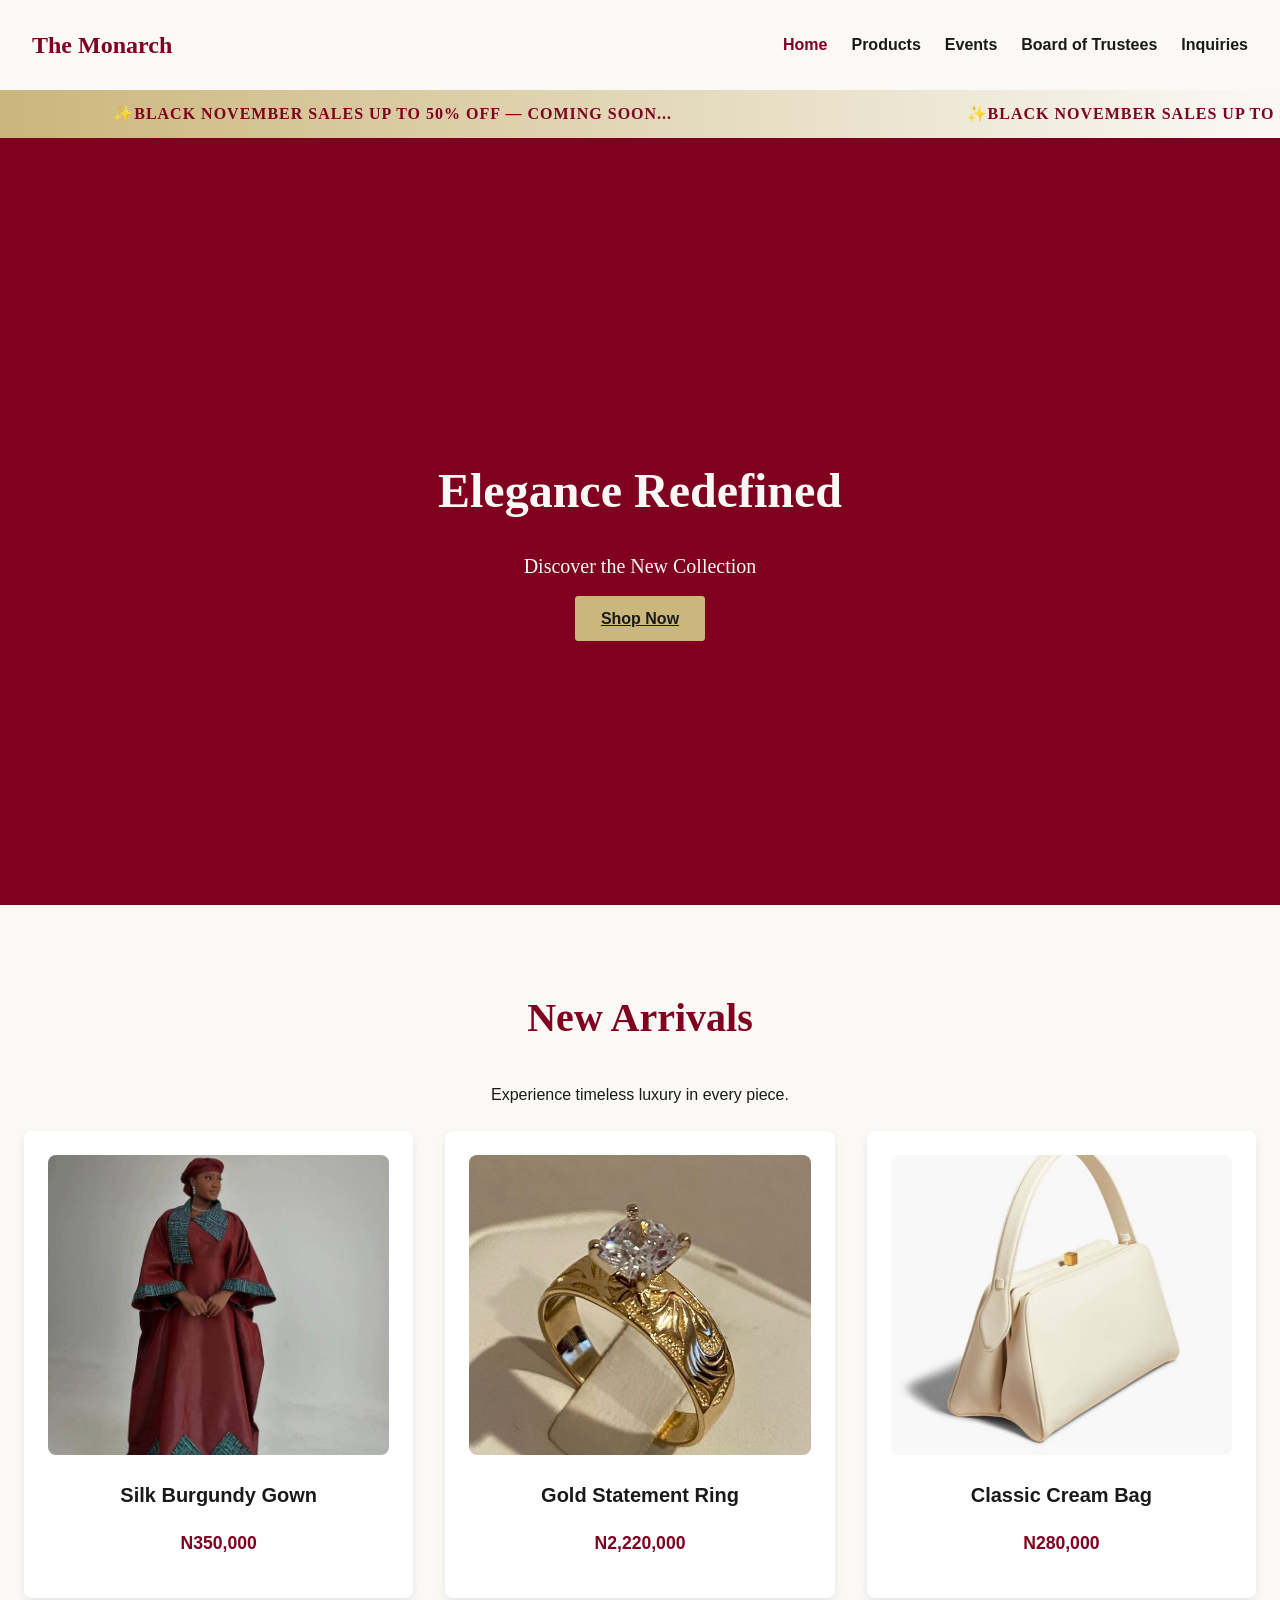
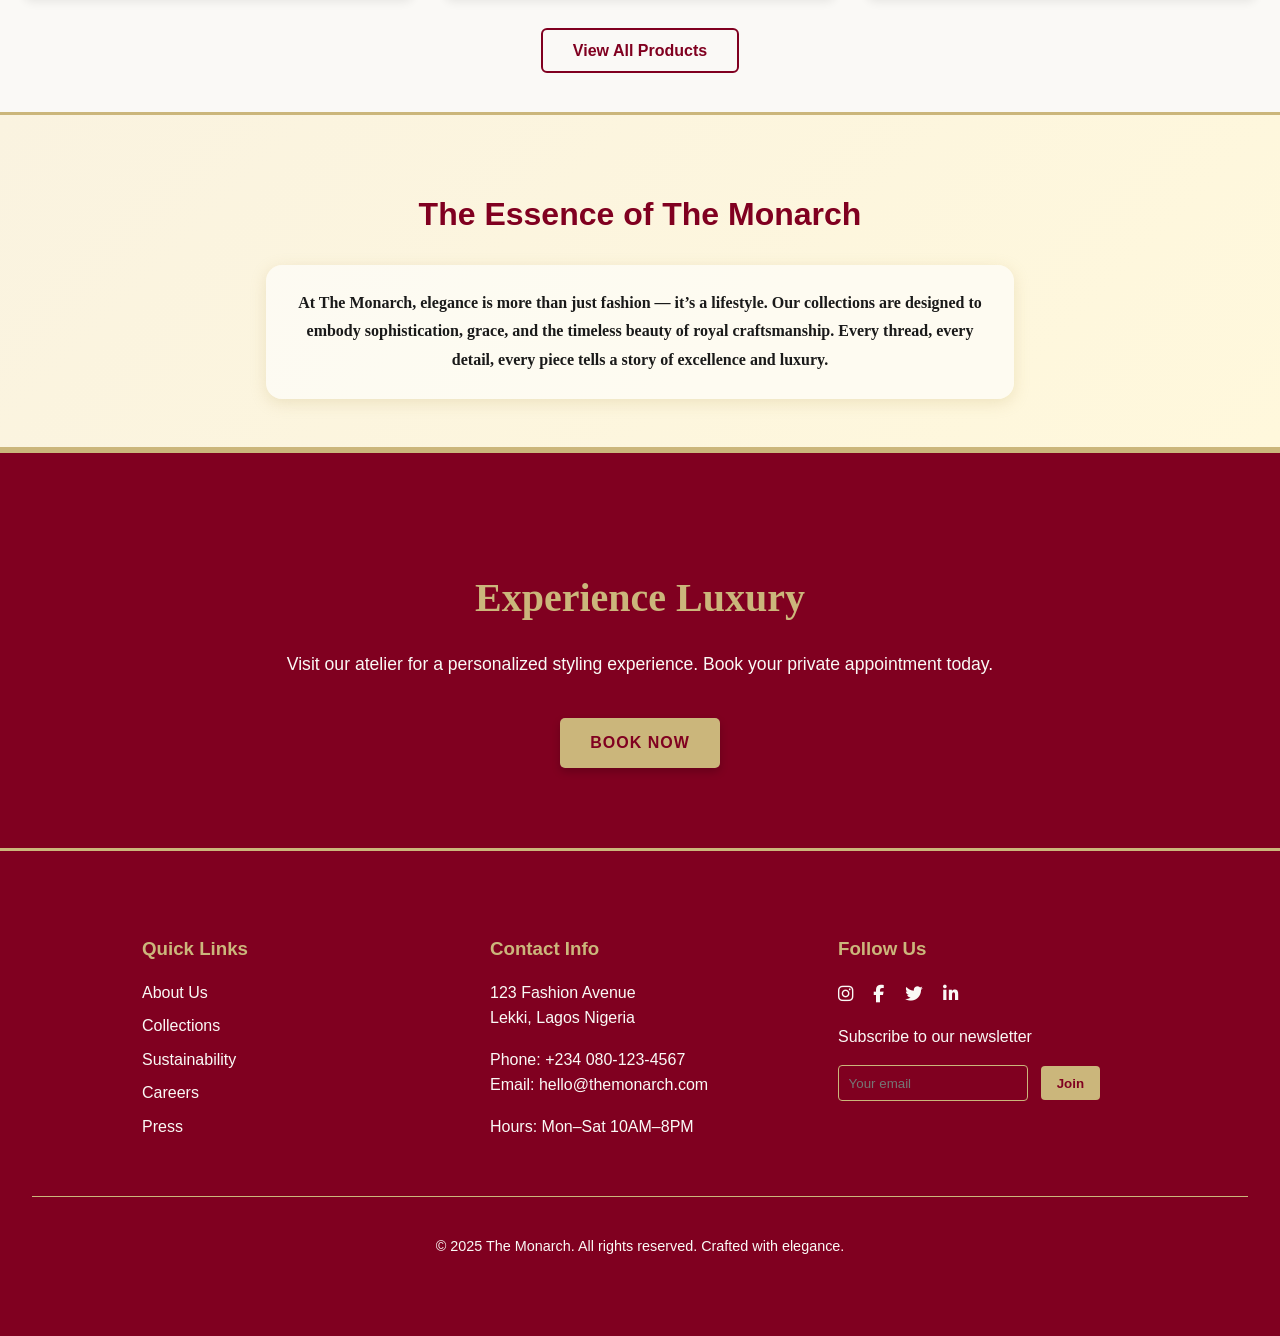
==== index.html @ 7e0785a4 "built homepage" ====
<!DOCTYPE html>
<html lang="en">
<head>
  <meta charset="UTF-8" />
  <meta name="viewport" content="width=device-width, initial-scale=1.0" />
  <title>The Monarch | Home</title>
  <link rel="stylesheet" href="homepagestyle.css" />
  <link rel="stylesheet" href="https://cdnjs.cloudflare.com/ajax/libs/font-awesome/6.4.0/css/all.min.css">
</head>
<body>
 <!-- ===== NAVIGATION BAR ===== -->
<header class="navbar">
  <div class="container">
    <div class="logo">The Monarch</div>
    <nav>
      <ul class="nav-links">
        <li><a href="index.html" class="active">Home</a></li>
        <li><a href="#">Products</a></li>
        <li><a href="#events">Events</a></li>
        <li><a href="#board">Board of Trustees</a></li>
        <li><a href="#inquiries">Inquiries</a></li>
      </ul>
    </nav>
  </div>
</header>
<!-- Announcement Marquee -->
<div class="announcement-bar">
  <div class="marquee">
    <div class="marquee-group">
      <span>✨BLACK NOVEMBER SALES UP TO 50% OFF — Coming soon... &nbsp;&nbsp;&nbsp;</span>
      <span>✨BLACK NOVEMBER SALES UP TO 50% OFF — Coming soon... &nbsp;&nbsp;&nbsp;</span>
      <span>✨BLACK NOVEMBER SALES UP TO 50% OFF — Coming soon... &nbsp;&nbsp;&nbsp;</span>
    </div>
    <div class="marquee-group" aria-hidden="true">
      <span>✨BLACK NOVEMBER SALES UP TO 50% OFF — Coming soon... &nbsp;&nbsp;&nbsp;</span>
      <span>✨BLACK NOVEMBER SALES UP TO 50% OFF — Coming soon... &nbsp;&nbsp;&nbsp;</span>
      <span>✨BLACK NOVEMBER SALES UP TO 50% OFF — Coming soon... &nbsp;&nbsp;&nbsp;</span>
    </div>
  </div>
</div>

<section class="hero">
  <div class="hero-content">
    <h1>Elegance Redefined</h1>
    <p id="hero-tagline">Discover the New Collection</p>
    <a href="#" class="btn primary-btn">Shop Now</a>
  </div>
</section>

  <!-- ===== FEATURED PRODUCTS SECTION ===== -->
<section class="featured-products section-wrapper" id="featured-products">
  <div class="page-wrapper">
    <h2 class="section-title">New Arrivals</h2>
    <p class="section-subtitle"><b></b>Experience timeless luxury in every piece.</b></p>

    <div class="product-grid">
      <div class="product-card">
        <img src="images/img1.jpg" alt="Product 1">
        <h3>Silk Burgundy Gown</h3>
        <p class="price">N350,000</p>
      </div>

      <div class="product-card">
        <img src="images/img3.jpg" alt="Product 2">
        <h3>Gold Statement Ring</h3>
        <p class="price">N2,220,000</p>
      </div>

      <div class="product-card">
        <img src="images/img2.jpg" alt="Product 3">
        <h3>Classic Cream Bag</h3>
        <p class="price">N280,000</p>
      </div>
    </div>
    <div class="view-all-btn">
  <a href="products.html" class="btn">View All Products</a>
</div>
</section>

<!-- ================= ABOUT SECTION ================= -->
  <section class="about">
    <div class="about-container">
      <h2>The Essence of The Monarch</h2>
      <p>
        At The Monarch, elegance is more than just fashion — it’s a lifestyle. 
        Our collections are designed to embody sophistication, grace, and the timeless 
        beauty of royal craftsmanship. Every thread, every detail, every piece 
        tells a story of excellence and luxury. 
      </p>
    </div>
  </section>
<!-- Experience Luxury / Book Now Section -->
<section class="experience-section">
  <div class="experience-content">
    <h2>Experience Luxury</h2>
    <p>
      Visit our atelier for a personalized styling experience.  
      Book your private appointment today.
    </p>
    <a href="#inquiries" class="book-btn">Book Now</a>
  </div>
</section>

<footer class="footer">
  <div class="footer-container">
    <div class="footer-column">
      <h3>Quick Links</h3>
      <ul>
        <li><a href="#">About Us</a></li>
        <li><a href="#">Collections</a></li>
        <li><a href="#">Sustainability</a></li>
        <li><a href="#">Careers</a></li>
        <li><a href="#">Press</a></li>
      </ul>
    </div>

    <div class="footer-column">
      <h3>Contact Info</h3>
      <p>123 Fashion Avenue<br>Lekki, Lagos Nigeria</p>
      <p>Phone: +234 080-123-4567<br>
      Email: hello@themonarch.com</p>
      <p>Hours: Mon–Sat 10AM–8PM</p>
    </div>

    <div class="footer-column">
      <h3>Follow Us</h3>
      <div class="social-icons">
        <a href="#"><i class="fab fa-instagram"></i></a>
        <a href="#"><i class="fab fa-facebook-f"></i></a>
        <a href="#"><i class="fab fa-twitter"></i></a>
        <a href="#"><i class="fab fa-linkedin-in"></i></a>
      </div>
      <div class="newsletter">
        <p>Subscribe to our newsletter</p>
        <form>
          <input type="email" placeholder="Your email" />
          <button type="submit">Join</button>
        </form>
      </div>
    </div>
  </div>

  <div class="footer-bottom">
    <p>© 2025 The Monarch. All rights reserved. Crafted with elegance.</p>
  </div>
</footer>

<script>
  const taglines = [
    "Discover timeless luxury and sophistication with The Monarch Collection",
    "Where Style Meets Sophistication",
    "Luxury Tailored for You",
    "Experience Timeless Craftsmanship"
  ];

  let index = 0;
  const taglineElement = document.getElementById("hero-tagline");

  setInterval(() => {
    index = (index + 1) % taglines.length;
    taglineElement.style.opacity = 0;
    setTimeout(() => {
      taglineElement.textContent = taglines[index];
      taglineElement.style.opacity = 1;
    }, 500);
  }, 4000);
</script>
</body>
</html>
---- homepagestyle.css ----
/* ---- INHERITED STYLES ---- */
/* (We’re using the same variables defined in monarch_utilities.css) */
:root {
  --color-cream: #faf9f6;
  --color-burgundy: #800020;
  --color-gold: #cbb67b;
  --color-text: #1a1a1a;
  --font-heading: 'Playfair Display', serif;
  --font-body: 'Inter', sans-serif;
  --base-font-size: 16px;
  --spacing-xs: 0.5rem;
  --spacing-sm: 1rem;
  --spacing-md: 1.5rem;
  --spacing-lg: 2rem;
  --spacing-xl: 3rem;
  --border-radius: 0.5rem;
  --transition-speed: 0.25s;
}

/* ---- GLOBAL STYLES ---- */
body {
  margin: 0;
  font-family: var(--font-body);
  color: var(--color-text);
  background-color: var(--color-cream);
  line-height: 1.6;
}
/* ===== NAVBAR ===== */
.navbar {
  background-color: var(--color-cream);
  padding: var(--spacing-sm) var(--spacing-lg);
  box-shadow: 0 2px 8px rgba(0, 0, 0, 0.05);
  position: sticky;
  top: 0;
  z-index: 1000;
}

.navbar .container {
  display: flex;
  justify-content: space-between;
  align-items: center;
}

.logo {
  font-family: var(--font-heading);
  font-size: 1.5rem;
  font-weight: 700;
  color: var(--color-burgundy);
}

.nav-links {
  list-style: none;
  display: flex;
  gap: var(--spacing-md);
}

.nav-links a {
  text-decoration: none;
  font-family: var(--font-body);
  font-weight: 600;
  color: var(--color-text);
  position: relative;
  transition: color var(--transition-speed) ease;
}

.nav-links a:hover,
.nav-links a.active {
  color: var(--color-burgundy);
}

/* ---- SEAMLESS MARQUEE ---- */
.announcement-bar {
  background: linear-gradient(to right, var(--color-gold), var(--color-cream));
  color: var(--color-burgundy);
  font-family: var(--font-heading);
  font-weight: bold;
  overflow: hidden;
  white-space: nowrap;
  border-bottom: 2px solid var(--color-burgundy);
  padding: 0.7rem 0;
  position: relative;
  z-index: 1000;
  text-transform: uppercase;
  letter-spacing: 1px;
}

.marquee {
  display: flex;
  width: 200%;
  animation: marquee-scroll 20s linear infinite;
}

.marquee-group {
  display: flex;
  flex-shrink: 0;
  justify-content: space-around;
  min-width: 100%;
}

.marquee span {
  display: inline-block;
  padding-right: 3rem;
}

/* Perfect continuous scrolling */
@keyframes marquee-scroll {
  0% {
    transform: translateX(0);
  }
  100% {
    transform: translateX(-50%);
  }
}

/* Optional: pause when hovered */
.announcement-bar:hover .marquee {
  animation-play-state: paused;
}

/* ---- HERO SECTION (classic luxury burgundy + parallax) ---- */
.hero {
  background: url('img/hero1.jpg') center/cover no-repeat;
  height: 85vh;
  display: flex;
  align-items: center;
  justify-content: center;
  text-align: center;
  color: var(--color-cream);
  position: relative;
}

.hero::after {
  content: '';
  position: absolute;
  inset: 0;
   background-color:var(--color-burgundy);
}

.hero-content {
  position: relative;
  z-index: 2;
}

.hero-content h1 {
  font-family: 'Playfair Display', serif;
  font-size: 3rem;
  font-weight: 700;
  margin-bottom: 0.5rem;
}

#hero-tagline {
  font-family: 'Lora', serif;
  font-size: 1.25rem;
  margin-bottom: 1.5rem;
  animation: fadeIn 1s ease-in-out;
}

@keyframes fadeIn {
  from { opacity: 0; transform: translateY(10px); }
  to { opacity: 1; transform: translateY(0); }
}


/* Hero Button (special gold version) */
.hero .primary-btn {
  background-color: var(--color-gold);
  color: var(--color-text);
  border: 2px solid var(--color-gold);
  padding: 0.75rem 1.5rem;
  font-weight: 600;
  border-radius: 4px;
  transition: all var(--transition-speed) ease;
}

.hero .primary-btn:hover {
  background-color: var(--color-cream);
  color: var(--color-burgundy);
  border-color: var(--color-cream);
}

/* ---- GLOBAL BUTTON STYLES ---- */
.btn.primary-btn {
  background-color: var(--color-burgundy);
  color: var(--color-cream);
  border: 2px solid var(--color-burgundy);
  padding: 0.75rem 1.5rem;
  font-weight: 600;
  border-radius: 4px;
  transition: all var(--transition-speed) ease;
}

.btn.primary-btn:hover {
  background-color: var(--color-gold);
  border-color: var(--color-gold);
  color: var(--color-text);
}
/* Ensure hero button stays gold even when clicked or focused */
.hero .primary-btn,
.hero .primary-btn:active,
.hero .primary-btn:focus {
  background-color: var(--color-gold);
  color: var(--color-text);
  border-color: var(--color-gold);
  outline: none; /* Remove blue browser focus outline */
}

/* ---- FEATURED PRODUCTS SECTION ---- */
.featured-products {
  padding: var(--spacing-xl) var(--spacing-md);
  background-color: var(--color-cream);
  text-align: center;
}

.featured-products h2 {
  font-family: var(--font-heading);
  font-size: 2.5rem;
  color: var(--color-burgundy);
  margin-bottom: var(--spacing-lg);
}

.product-grid {
  display: grid;
  grid-template-columns: repeat(auto-fit, minmax(250px, 1fr));
  gap: var(--spacing-lg);
  justify-content: center;
  align-items: stretch;
  margin-top: var(--spacing-md);
}

.product-card {
  background-color: white;
  border-radius: var(--border-radius);
  box-shadow: 0 4px 10px rgba(0, 0, 0, 0.08);
  padding: var(--spacing-md);
  transition: transform 0.4s ease, box-shadow 0.4s ease;
}

.product-card:hover {
  transform: translateY(-8px);
  box-shadow: 0 8px 20px rgba(0, 0, 0, 0.15);
}

.product-card img {
  width: 100%;
  height: 300px;
  object-fit: cover;
  border-radius: var(--border-radius);
  transition: transform 0.5s ease;
}

.product-card:hover img {
  transform: scale(1.05);
}

.product-card h3 {
  font-size: 1.25rem;
  color: var(--color-text);
  margin: var(--spacing-sm) 0;
}

.product-card p {
  font-size: 1.1rem;
  color: var(--color-burgundy);
  font-weight: bold;
}

/* Button inside product card */
/* ---- VIEW ALL PRODUCTS BUTTON ---- */
.view-all-btn {
  text-align: center;
  margin-top: 40px; /* Pushes the button down from the products */
}

.view-all-btn .btn {
  background-color: var(--color-cream); /* Cream background */
  color: var(--color-burgundy); /* Burgundy text */
  padding: 12px 30px;
  text-decoration: none;
  border-radius: 6px;
  font-weight: 600;
  border: 2px solid var(--color-burgundy);
  transition: all 0.3s ease;
}

/* Hover and active states (when clicked) */
.view-all-btn .btn:hover,
.view-all-btn .btn:active {
  background-color: var(--color-burgundy); /* Burgundy background */
  color: var(--color-cream); /* Cream text */
}

/* Subtle entrance animation */
@keyframes fadeInUp {
  0% {
    opacity: 0;
    transform: translateY(30px);
  }
  100% {
    opacity: 1;
    transform: translateY(0);
  }
}

/* ================= ABOUT ================= */
.about {
  background: linear-gradient(135deg, #faf3e0, #fff8dc);
  color: var(--color-text);
  text-align: center;
  padding: var(--spacing-xl);
  border-top: 3px solid var(--color-gold);
  border-bottom: 3px solid var(--color-gold);
}

.about h2 {
  color: var(--color-burgundy);
  margin-bottom: var(--spacing-md);
  font-size: 2rem;
  font-weight: bold;
}

.about p {
  max-width: 700px;
  margin: 0 auto;
  line-height: 1.8;
  font-weight: 600;
  font-family: var(--font-heading);
  background-color: rgba(255, 255, 255, 0.6);
  padding: 1.5rem;
  border-radius: 1rem;
  box-shadow: 0 4px 15px rgba(203, 182, 123, 0.3);
}
/* ===== EXPERIENCE LUXURY SECTION ===== */
.experience-section {
  background-color: var(--color-burgundy); /* your Monarch main burgundy */
  color: var(--color-cream);
  text-align: center;
  padding: 80px 20px;
  border-top: 3px solid var(--color-gold); /* smooth divider from content above */
  border-bottom: 3px solid var(--color-gold); /* smooth divider to footer */
}

.experience-section h2 {
  font-family: 'Playfair Display', serif;
  font-size: 2.5rem;
  color: var(--color-gold);
  font-weight: 700;
  margin-bottom: 20px;
}

.experience-section p {
  font-family: 'Poppins', sans-serif;
  font-size: 1.1rem;
  color: var(--color-cream);
  margin-bottom: 40px;
  line-height: 1.6;
}

.book-btn {
  display: inline-block;
  background-color: var(--color-gold);
  color: var(--color-burgundy);
  padding: 12px 30px;
  border-radius: 5px;
  font-weight: bold;
  text-transform: uppercase;
  letter-spacing: 1px;
  transition: all 0.3s ease;
  text-decoration: none;
  box-shadow: 0 4px 8px rgba(0,0,0,0.2);
}

.book-btn:hover {
  background-color: var(--color-cream);
  color: var(--color-burgundy);
  transform: translateY(-2px);
}
/* ================= FOOTER ================= */
/* ---- FOOTER STYLES ---- */
/* ===== FOOTER ===== */
.footer {
  background-color: var(--color-burgundy); /* your main burgundy */
  color: var(--color-cream);
  padding: 4rem 2rem;
  text-align: center;
}

.footer-container {
  display: flex;
  justify-content: center;
  align-items: flex-start;
  flex-wrap: wrap;
  gap: 3rem;
  max-width: 1200px;
  margin: 0 auto;
}

.footer-column {
  flex: 1 1 250px;
  max-width: 300px;
  text-align: left;
}

.footer-column h3 {
  color: var(--color-gold);
  margin-bottom: 1rem;
  font-weight: 700;
}

.footer-column ul {
  list-style: none;
  padding: 0;
  margin: 0;
}

.footer-column ul li {
  margin-bottom: 0.5rem;
}

.footer-column ul li a {
  color: var(--color-cream);
  text-decoration: none;
  transition: color 0.3s ease;
}

.footer-column ul li a:hover {
  color: var(--color-gold);
}

.footer .social-icons a {
  color: var(--color-cream);
  margin-right: 1rem;
  font-size: 1.1rem;
  transition: color 0.3s ease;
}

.footer .social-icons a:hover {
  color: var(--color-gold);
}

.footer .newsletter input {
  padding: 0.6rem;
  border: 1px solid var(--color-gold);
  background: transparent;
  color: var(--color-cream);
  margin-right: 0.5rem;
  border-radius: 4px;
}

.footer .newsletter button {
  background-color: var(--color-gold);
  color: var(--color-burgundy);
  border: none;
  padding: 0.6rem 1rem;
  border-radius: 4px;
  font-weight: 600;
  cursor: pointer;
  transition: all 0.3s ease;
}

.footer .newsletter button:hover {
  background-color: var(--color-cream);
  color: var(--color-burgundy);
}

.footer-bottom {
  border-top: 1px solid var(--color-gold);
  margin-top: 2.5rem;
  padding-top: 1.5rem;
  color: var(--color-cream);
  font-size: 0.9rem;
}

/* ---- ANIMATIONS ---- */
@keyframes fadeIn {
  from { opacity: 0; transform: translateY(20px); }
  to { opacity: 1; transform: translateY(0); }
}
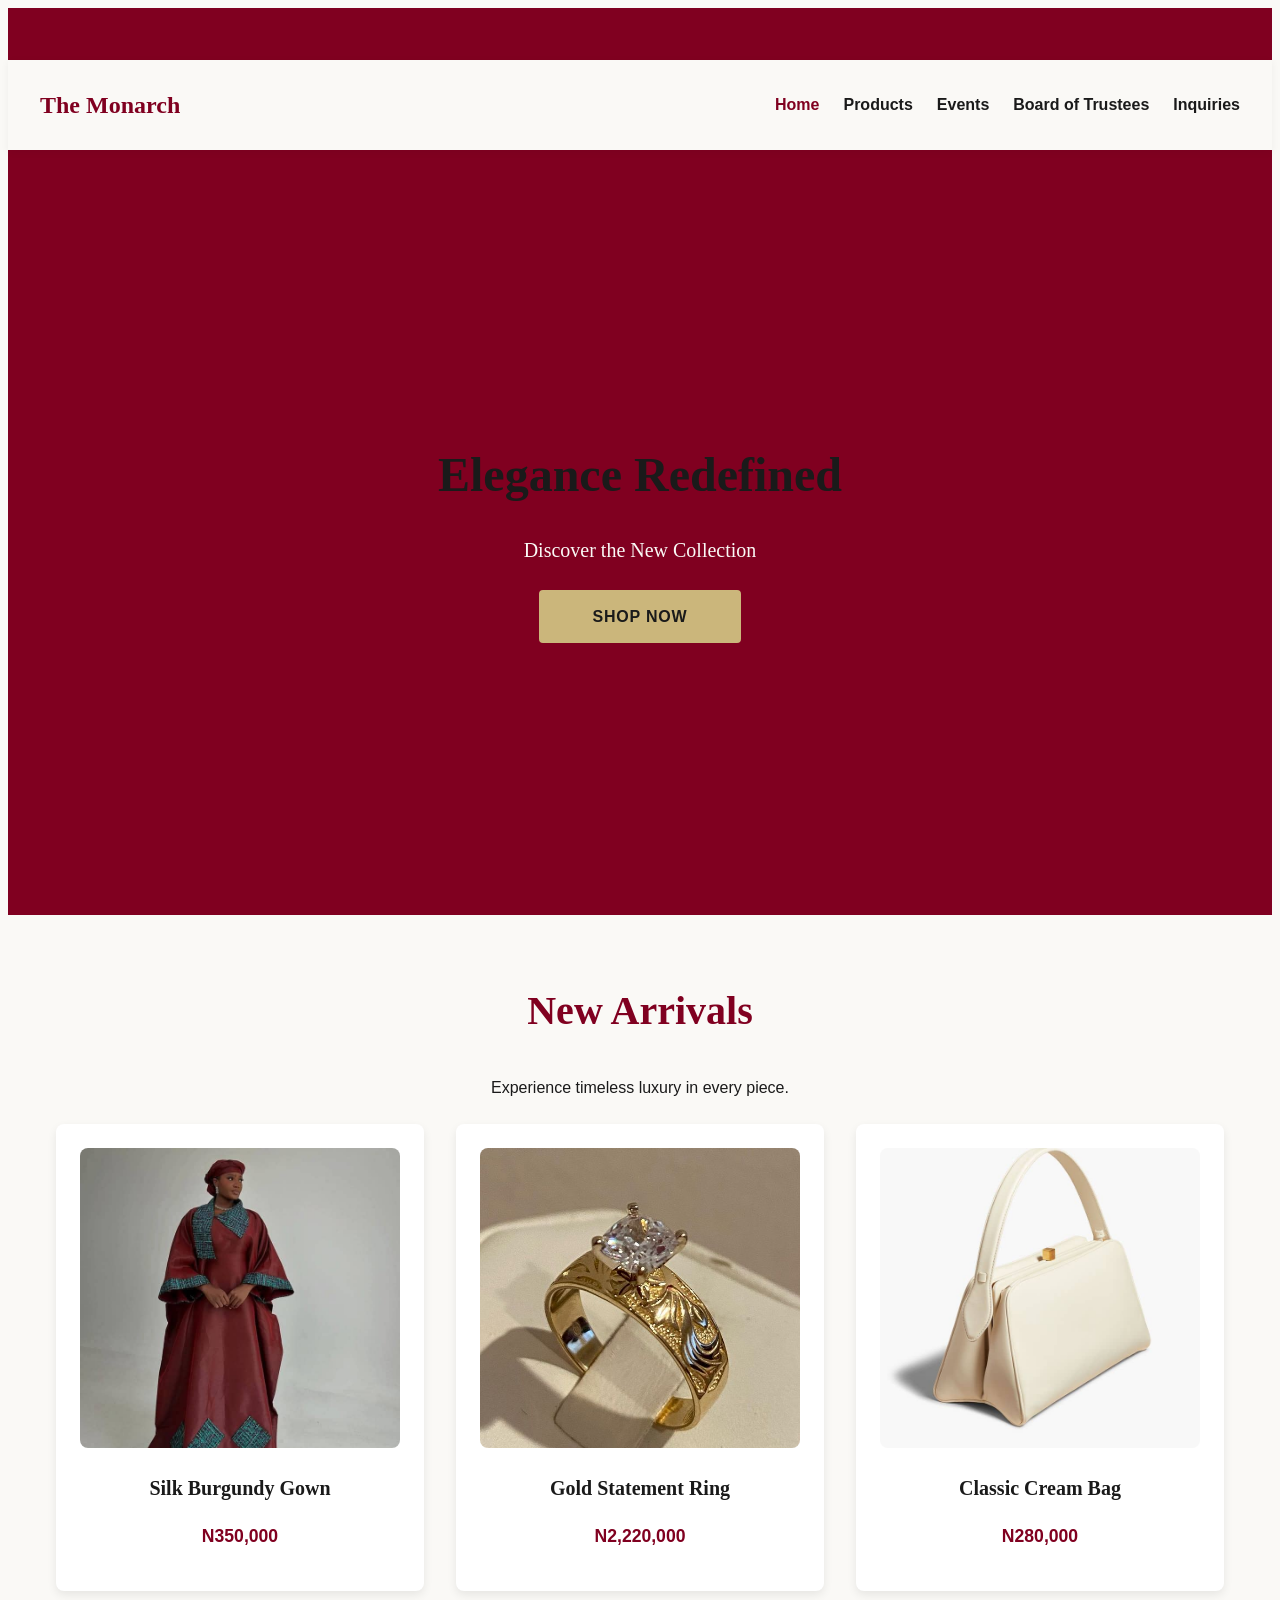
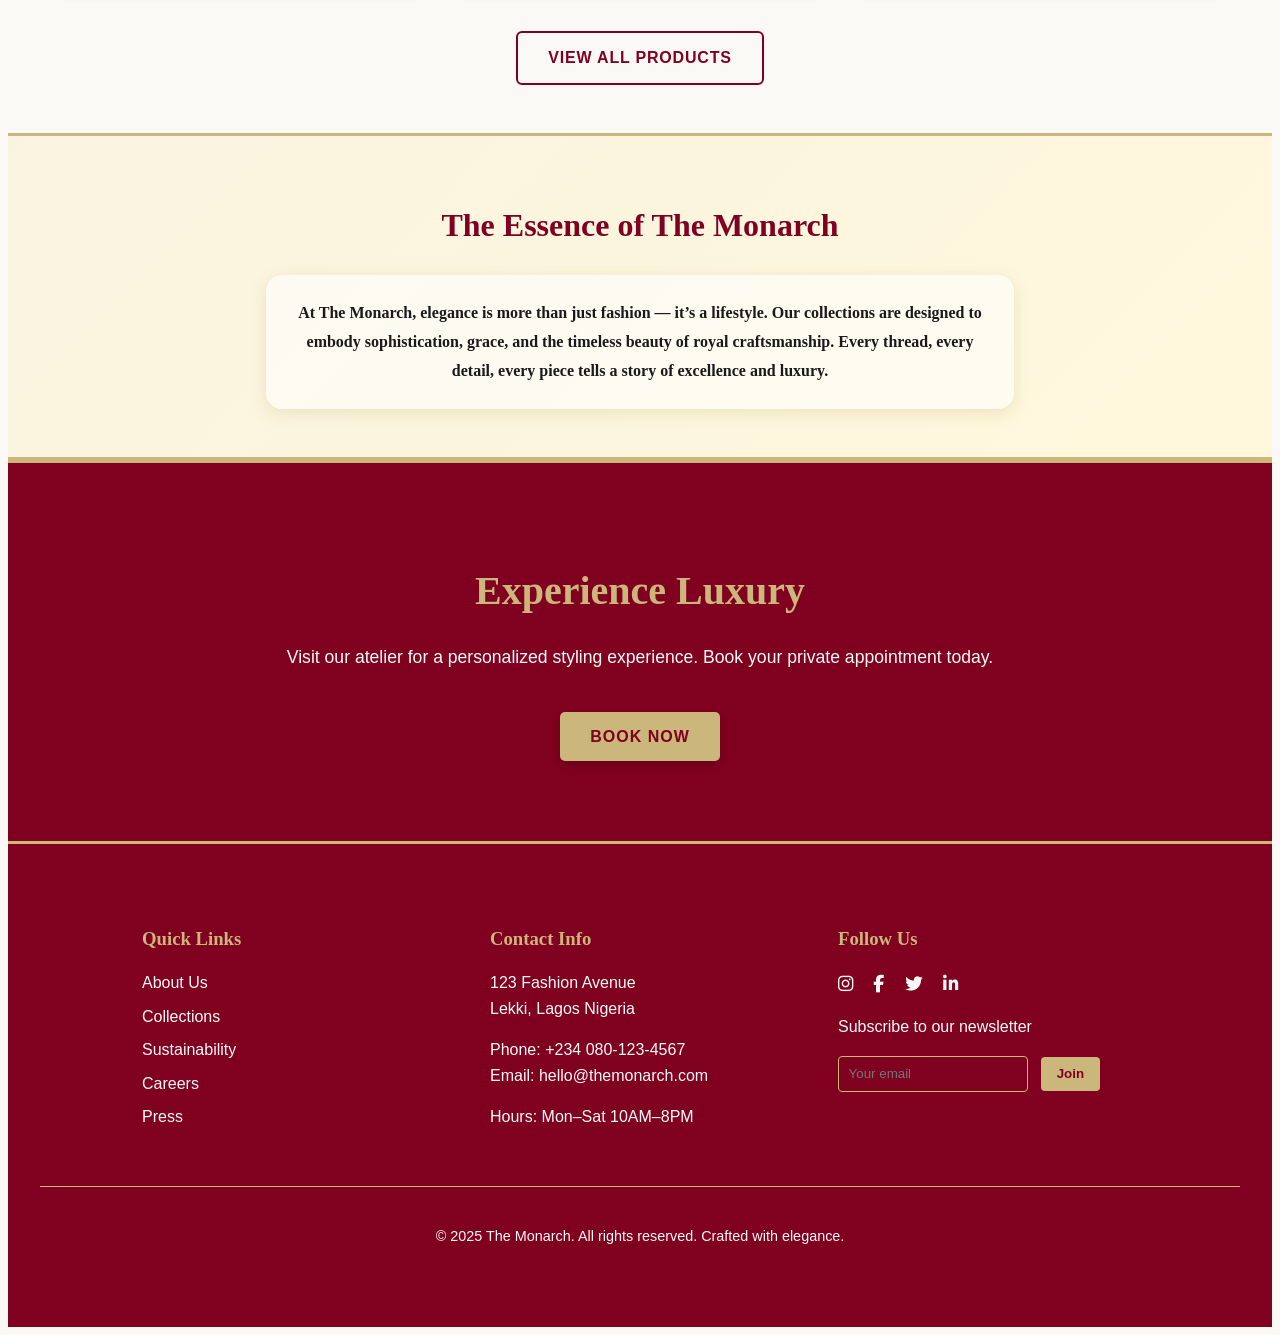
==== commit adf8466d: "added backgroung image" ====
--- a/index.html
+++ b/index.html
@@ -5,9 +5,14 @@
   <meta name="viewport" content="width=device-width, initial-scale=1.0" />
   <title>The Monarch | Home</title>
   <link rel="stylesheet" href="homepagestyle.css" />
+  <link rel="stylesheet" href="monarch_utilities.css" />
   <link rel="stylesheet" href="https://cdnjs.cloudflare.com/ajax/libs/font-awesome/6.4.0/css/all.min.css">
+  <link rel="stylesheet" href="assets\marquee.css">
 </head>
 <body>
+  <div class="marquee" data-page="home"></div>
+ <script src="assets/data.js"></script>
+  <script src="assets/marquee.js"></script>
  <!-- ===== NAVIGATION BAR ===== -->
 <header class="navbar">
   <div class="container">
@@ -23,21 +28,6 @@
     </nav>
   </div>
 </header>
-<!-- Announcement Marquee -->
-<div class="announcement-bar">
-  <div class="marquee">
-    <div class="marquee-group">
-      <span>✨BLACK NOVEMBER SALES UP TO 50% OFF — Coming soon... &nbsp;&nbsp;&nbsp;</span>
-      <span>✨BLACK NOVEMBER SALES UP TO 50% OFF — Coming soon... &nbsp;&nbsp;&nbsp;</span>
-      <span>✨BLACK NOVEMBER SALES UP TO 50% OFF — Coming soon... &nbsp;&nbsp;&nbsp;</span>
-    </div>
-    <div class="marquee-group" aria-hidden="true">
-      <span>✨BLACK NOVEMBER SALES UP TO 50% OFF — Coming soon... &nbsp;&nbsp;&nbsp;</span>
-      <span>✨BLACK NOVEMBER SALES UP TO 50% OFF — Coming soon... &nbsp;&nbsp;&nbsp;</span>
-      <span>✨BLACK NOVEMBER SALES UP TO 50% OFF — Coming soon... &nbsp;&nbsp;&nbsp;</span>
-    </div>
-  </div>
-</div>
 
 <section class="hero">
   <div class="hero-content">
--- a/homepagestyle.css
+++ b/homepagestyle.css
@@ -1,31 +1,4 @@
-/* ---- INHERITED STYLES ---- */
-/* (We’re using the same variables defined in monarch_utilities.css) */
-:root {
-  --color-cream: #faf9f6;
-  --color-burgundy: #800020;
-  --color-gold: #cbb67b;
-  --color-text: #1a1a1a;
-  --font-heading: 'Playfair Display', serif;
-  --font-body: 'Inter', sans-serif;
-  --base-font-size: 16px;
-  --spacing-xs: 0.5rem;
-  --spacing-sm: 1rem;
-  --spacing-md: 1.5rem;
-  --spacing-lg: 2rem;
-  --spacing-xl: 3rem;
-  --border-radius: 0.5rem;
-  --transition-speed: 0.25s;
-}
-
-/* ---- GLOBAL STYLES ---- */
-body {
-  margin: 0;
-  font-family: var(--font-body);
-  color: var(--color-text);
-  background-color: var(--color-cream);
-  line-height: 1.6;
-}
-/* ===== NAVBAR ===== */
+ /* ===== NAVBAR ===== */
 .navbar {
   background-color: var(--color-cream);
   padding: var(--spacing-sm) var(--spacing-lg);
@@ -68,58 +41,10 @@
   color: var(--color-burgundy);
 }
 
-/* ---- SEAMLESS MARQUEE ---- */
-.announcement-bar {
-  background: linear-gradient(to right, var(--color-gold), var(--color-cream));
-  color: var(--color-burgundy);
-  font-family: var(--font-heading);
-  font-weight: bold;
-  overflow: hidden;
-  white-space: nowrap;
-  border-bottom: 2px solid var(--color-burgundy);
-  padding: 0.7rem 0;
-  position: relative;
-  z-index: 1000;
-  text-transform: uppercase;
-  letter-spacing: 1px;
-}
-
-.marquee {
-  display: flex;
-  width: 200%;
-  animation: marquee-scroll 20s linear infinite;
-}
-
-.marquee-group {
-  display: flex;
-  flex-shrink: 0;
-  justify-content: space-around;
-  min-width: 100%;
-}
-
-.marquee span {
-  display: inline-block;
-  padding-right: 3rem;
-}
-
-/* Perfect continuous scrolling */
-@keyframes marquee-scroll {
-  0% {
-    transform: translateX(0);
-  }
-  100% {
-    transform: translateX(-50%);
-  }
-}
-
-/* Optional: pause when hovered */
-.announcement-bar:hover .marquee {
-  animation-play-state: paused;
-}
 
 /* ---- HERO SECTION (classic luxury burgundy + parallax) ---- */
 .hero {
-  background: url('img/hero1.jpg') center/cover no-repeat;
+  background-image: url('images/img4.jpg') center cover no-repeat;
   height: 85vh;
   display: flex;
   align-items: center;
--- a/monarch_utilities.css
+++ b/monarch_utilities.css
@@ -0,0 +1,195 @@
+/*
+ * MONARCH FASHION WEBSITE - STYLING CONSISTENCY UTILITIES 
+  * Role: Styling Consistency (CSS Foundation)
+ * Focus: Unified structural properties for shared components (Card, Button, Modal).
+ *
+ * CRITICAL RULE: This file defines non-color structural properties and color variables.
+ * It DOES NOT set background-color, border-color, or text color on components.
+ * Developers must use the color variables in their component-specific CSS to define
+ * the appearance (e.g., set .primary-btn { background-color: var(--color-burgundy); }).
+ */
+
+/* --- 1. CORE COLOR & TYPOGRAPHY VARIABLES (Must be defined for consistency) --- */
+:root {
+    /* Color Palette Variables (Ensures everyone uses the approved shades) */
+    --color-cream: #Faf9f6;          /* Faf9f6 */
+    --color-burgundy: #800020;      /* 800020 */
+    --color-gold: #CBB67b;          /* CBB67b */
+    --color-text: #1a1a1a;          /* 1a1a1a (Deep Black for primary text) */
+
+    /* Typography */
+    --font-heading: 'Playfair Display', serif; /* Elegant font for titles and large text */
+    --font-body: 'Inter', sans-serif;         /* Clean, modern font for body content and interface */
+    --base-font-size: 16px;
+
+    /* Spacing & Sizing */
+    --spacing-xs: 0.5rem;
+    --spacing-sm: 1rem;
+    --spacing-md: 1.5rem;
+    --spacing-lg: 2rem;
+    --spacing-xl: 3rem;
+    --border-radius: 0.5rem; /* Standard rounded corners */
+    --transition-speed: 0.25s;
+}
+
+/* --- 2. BASE STYLES & TYPOGRAPHY --- */
+
+/* Consistent look for all text and background */
+body {
+    font-family: var(--font-body);
+    font-size: var(--base-font-size);
+    color: var(--color-text);
+    background-color: var(--color-cream);
+    line-height: 1.6;
+}
+
+/* Consistent look for all headings (font usage) */
+h1, h2, h3, h4, h5, h6 {
+    font-family: var(--font-heading);
+    color: var(--color-text);
+    margin-top: var(--spacing-sm);
+    margin-bottom: var(--spacing-sm);
+}
+
+/* --- 3. SHARED COMPONENTS: CARD (Based on product grid and board member layout) --- */
+
+/* Defines universal padding, rounded corners, and a very subtle shadow. */
+.card {
+    display: flex;
+    flex-direction: column;
+    overflow: hidden; 
+    border-radius: var(--border-radius);
+    padding: var(--spacing-md); /* Consistent inner padding */
+    box-shadow: 0 4px 10px rgba(0, 0, 0, 0.05); /* Subtle lift */
+    background-color: white; /* Structural light background for contrast */
+    height: 100%;
+    transition: transform var(--transition-speed) ease-in-out;
+    border: 1px solid rgba(0, 0, 0, 0.05); /* Very light boundary line, visible on cream background */
+}
+
+.card:hover {
+    transform: translateY(-3px); /* Consistent lift on hover */
+    box-shadow: 0 8px 15px rgba(0, 0, 0, 0.1);
+}
+
+/* --- 4. SHARED COMPONENTS: BUTTONS (Ensures consistent width, height, and responsiveness) --- */
+
+/* Base button styling for all interactive elements (shape, padding, font structure) */
+.btn {
+    display: inline-flex;
+    align-items: center;
+    justify-content: center;
+    min-width: 150px; /* Ensures a minimum click target size based on sample site look */
+    padding: 0.75rem 1.75rem; /* Consistent vertical and horizontal padding */
+    border: 2px solid; /* Mandatory 2px border, color to be defined by page-specific CSS */
+    border-radius: var(--border-radius);
+    font-family: var(--font-body);
+    font-weight: 600; /* Semi-bold for high visibility */
+    text-transform: uppercase;
+    letter-spacing: 0.05em; /* Subtle spacing for luxury feel */
+    text-decoration: none;
+    cursor: pointer;
+    transition: all var(--transition-speed) ease-in-out;
+}
+
+/* Primary Button Structure (Solid fill look) - COLOR MUST BE ADDED BY DEVELOPER */
+.primary-btn {
+    /* Developers MUST define: background-color, color, and border-color here (e.g., burgundy fill). */
+    /* Structural defaults only — colors must be provided by component/theme CSS. */
+    white-space: nowrap; /* Prevent label wrapping for consistent button shape */
+    padding-inline: 1.75rem;
+    padding-block: 0.75rem;
+    align-items: center;
+    justify-content: center;
+    /* Use custom properties or component-specific CSS to supply colors and borders. */
+}
+
+.primary-btn:hover {
+    opacity: 0.95; /* Consistent slight dimming on hover */
+    transform: translateY(-1px);
+    box-shadow: 0 4px 8px rgba(0, 0, 0, 0.1); /* Consistent hover shadow */
+}
+
+/* Secondary Button Structure (Outline look) - COLOR MUST BE ADDED BY DEVELOPER */
+.secondary-btn {
+    background-color: transparent; /* Ensures it is always an outline style */
+    /* Developers MUST define: color and border-color here (e.g., gold text/border). */
+}
+
+.secondary-btn:hover {
+    background-color: rgba(26, 26, 26, 0.05); /* Consistent subtle background on hover for outline buttons */
+    opacity: 1;
+}
+
+/* --- 5. SHARED COMPONENTS: MODAL (Overlay and Content Container) --- */
+
+/* The full-screen overlay for the modal (Structure only) */
+.modal-overlay {
+    position: fixed;
+    top: 0;
+    left: 0;
+    width: 100%;
+    height: 100%;
+    background-color: rgba(0, 0, 0, 0.7); /* Consistent dark overlay */
+    display: flex;
+    justify-content: center;
+    align-items: center;
+    z-index: 1000;
+    opacity: 0;
+    visibility: hidden;
+    transition: opacity var(--transition-speed) ease;
+}
+
+/* Class to show the modal (toggled by JavaScript) */
+.modal-overlay.is-open {
+    opacity: 1;
+    visibility: visible;
+}
+
+/* The actual content box for the modal (Structure only) */
+.modal-content {
+    background-color: var(--color-cream);
+    padding: var(--spacing-xl); /* Generous, consistent padding */
+    border-radius: var(--border-radius);
+    max-width: 700px; /* Consistent maximum width for detail views */
+    max-height: 90%;
+    overflow-y: auto;
+    box-shadow: 0 10px 25px rgba(0, 0, 0, 0.3);
+    transform: scale(0.95);
+    transition: transform var(--transition-speed) ease;
+    position: relative;
+}
+
+/* Consistent style for the close button within the modal */
+.modal-close-btn {
+    position: absolute;
+    top: var(--spacing-md);
+    right: var(--spacing-md);
+    background: none;
+    border: none;
+    font-size: 1.5rem;
+    cursor: pointer;
+    color: var(--color-text);
+    line-height: 1;
+    transition: color var(--transition-speed) ease;
+}
+
+.modal-close-btn:hover {
+    color: var(--color-burgundy); /* Using burgundy for the close icon hover is a safe, universal accent */
+}
+
+/* --- 6. LAYOUT WRAPPERS (New additions for page and section structure) --- */
+
+/* Page Wrapper: Used to constrain the overall content width and center it on large screens. */
+.page-wrapper {
+    max-width: 1440px; /* Consistent max width for content readability on desktop */
+    margin: 0 auto; /* Center the wrapper horizontally */
+    padding: 0 var(--spacing-md); /* Consistent horizontal padding for mobile/tablet */
+}
+
+/* Section Wrapper: Used to define consistent vertical spacing between major page sections. */
+.section-wrapper {
+    padding-top: var(--spacing-xl); /* Generous top padding for separation */
+    padding-bottom: var(--spacing-xl); /* Generous bottom padding for separation */
+    /* Note: Use .page-wrapper inside this to constrain content, or apply this to content inside .page-wrapper. */
+}
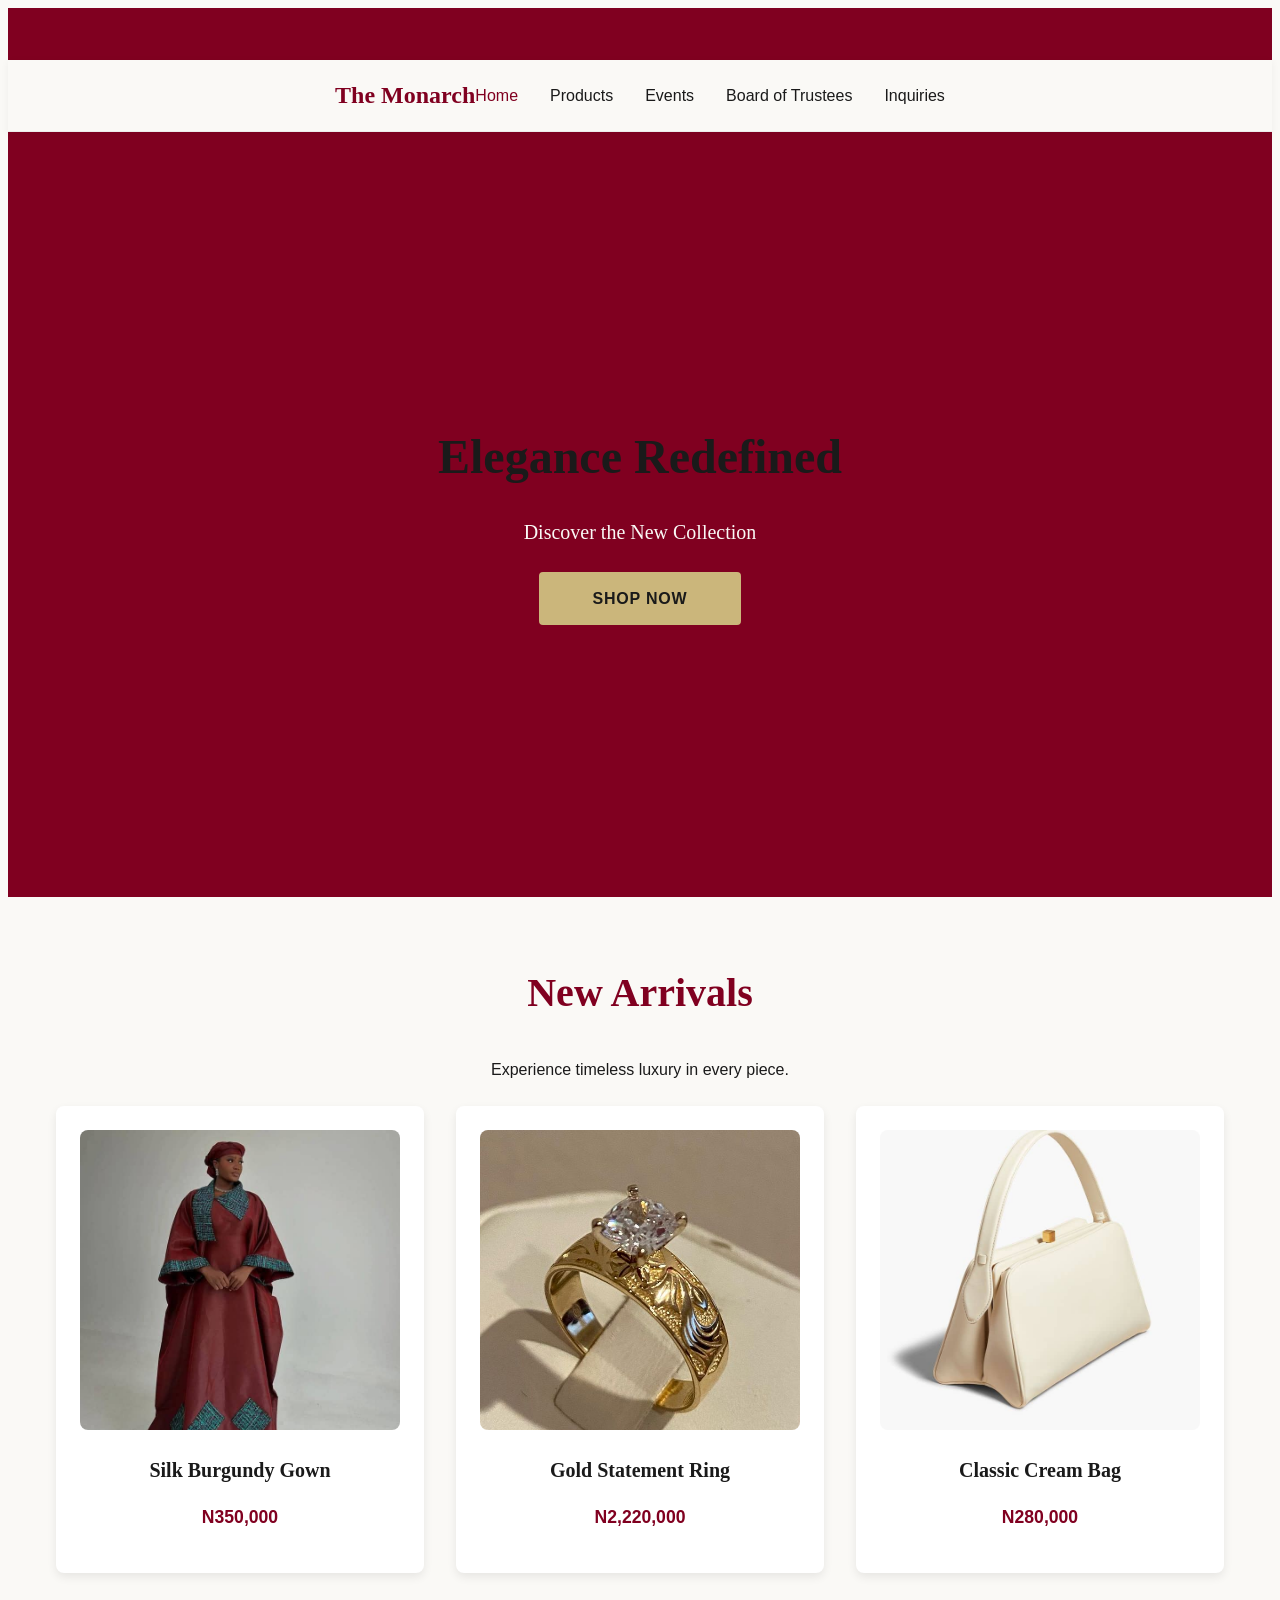
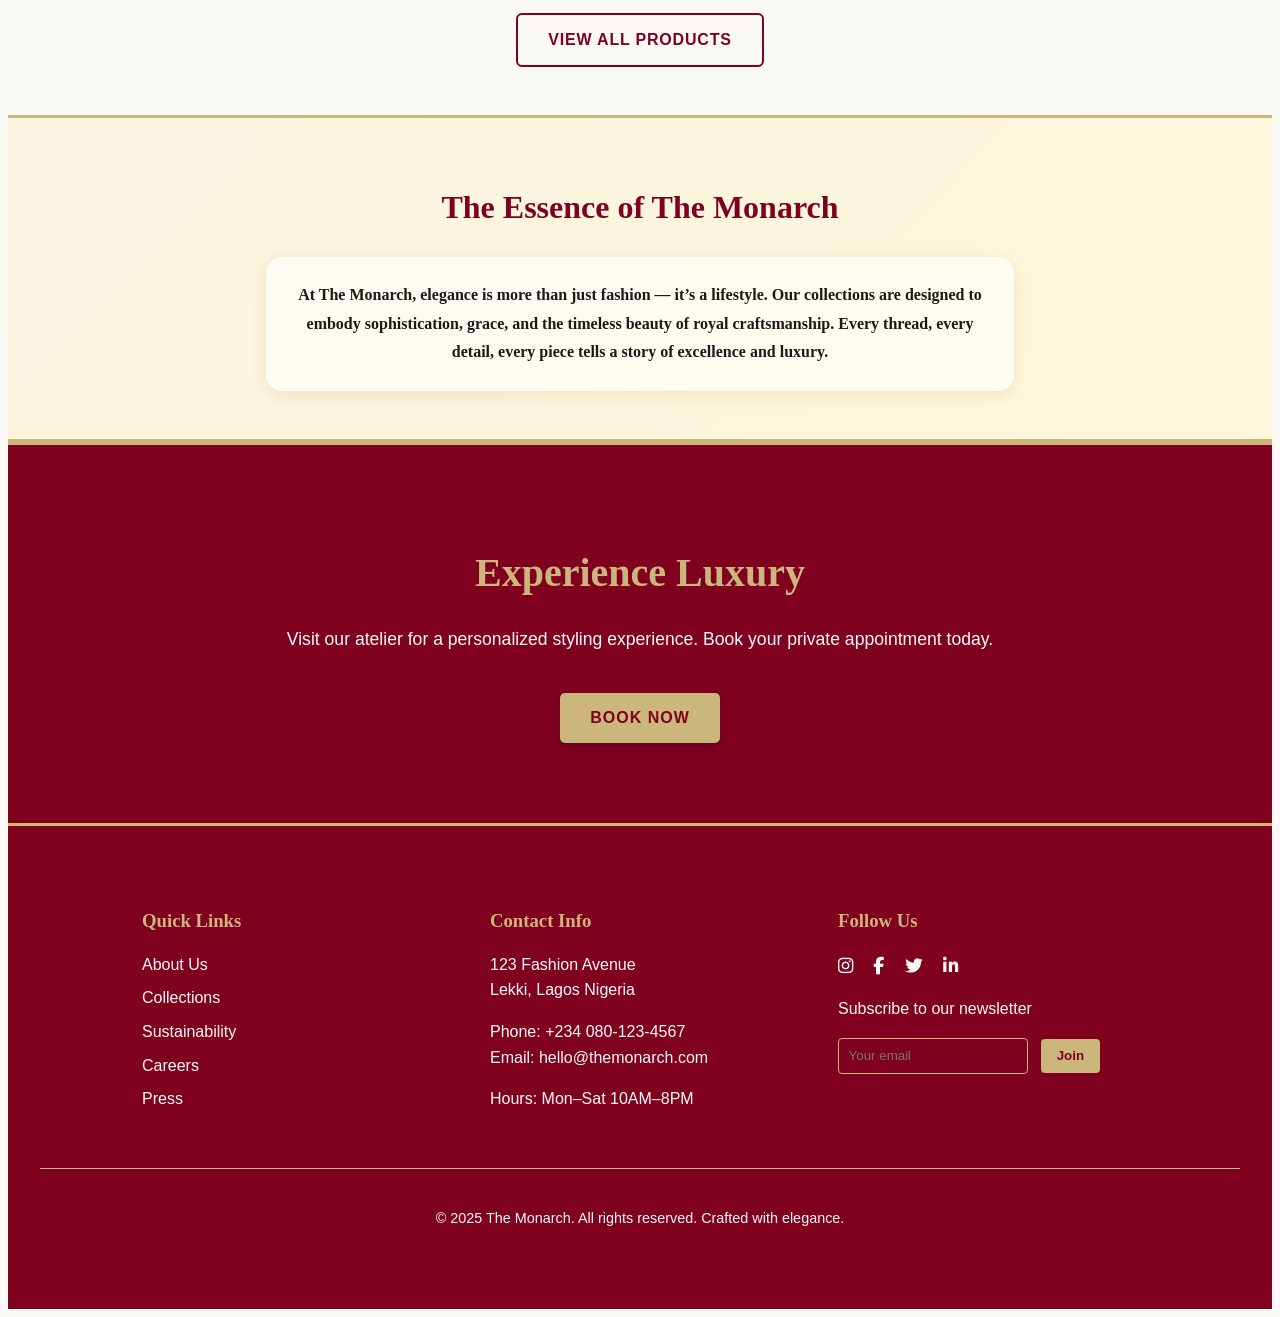
==== commit aa36827b: "Add GitHub Pages deployment configuration Co-authored-by: mo-renike <65955563+mo-renike@users.norepl" ====
--- a/index.html
+++ b/index.html
@@ -7,7 +7,7 @@
   <link rel="stylesheet" href="homepagestyle.css" />
   <link rel="stylesheet" href="monarch_utilities.css" />
   <link rel="stylesheet" href="https://cdnjs.cloudflare.com/ajax/libs/font-awesome/6.4.0/css/all.min.css">
-  <link rel="stylesheet" href="assets\marquee.css">
+  <link rel="stylesheet" href="assets/marquee.css">
 </head>
 <body>
   <div class="marquee" data-page="home"></div>
--- a/monarch_utilities.css
+++ b/monarch_utilities.css
@@ -192,4 +192,108 @@
     padding-top: var(--spacing-xl); /* Generous top padding for separation */
     padding-bottom: var(--spacing-xl); /* Generous bottom padding for separation */
     /* Note: Use .page-wrapper inside this to constrain content, or apply this to content inside .page-wrapper. */
+}
+/*
+===============================================================================================
+EVENTS PAGE COMPONENTS & NAVIGATION (Author: Tari - Events Page)
+===============================================================================================
+*/
+
+/*--- NAVIGATION BAR --- */
+.navbar {
+    background-color: var(--color-cream);
+    border-bottom: 1px solid rgba(0, 0, 0, 0.05);
+    padding: var(--spacing-sm)
+    var(--spacing-lg);
+    display: flex;
+    justify-content: center;
+    position: sticky;
+    top: 0;
+    z-index: 100;
+}
+
+.nav-links {
+    display: flex;
+    gap: var(--spacing-lg);
+    list-style: none;
+    margin: 0;
+    padding: 0;
+}
+
+.nav-links a {
+    font-family: var(--font-body);
+    text-decoration: none;
+    color: var(--color-text);
+    font-weight: 500:
+    transition: color var(--transition-speed)ease;
+}
+
+.nav-links a:hover,
+.nav-links a.active {
+    color: var(--color-burgundy);
+}
+
+/*--- EVENT GRID ---*/
+#events-list {
+    display: grid;
+    grid-template-columns: repeat(auto-fit, minmax(280px, 1fr));
+    gap: var(--spacing-lg);
+    padding: var(--spacing-xl)
+    var(--spacing-lg);
+}
+
+/*--- EVENT CARD ---*/
+.event-card {
+    background-color: white;
+    border-radius: var(--border-radius);
+    box-shadow: 0 4px 10px rgba (0, 0, 0, 0.05);
+    padding: var(--spacing-md);
+    text-align: center;
+    transition: transform
+    var(--transition-speed) ease, box-shadow 
+    var(--transition-speed) ease;
+}
+
+.event-card:hover {
+    transform: translateY(-4px);
+    box-shadow: 0 8px 18px rgba(0, 0, 0, 0.1);
+}
+
+event-card: h2 {
+    font-family: var(--font-heading);
+    color: var(--color-burgundy);
+    margin-bottom: var(--spacing-sm);
+}
+
+.event-card p {
+    color: var(--color-text);
+    margin: var(--spacing-xs) 0;
+}
+
+.event-card .btn {
+    background-color: var(--color-gold);
+    border-color: var(--color-gold);
+    color: white;
+}
+
+.event-card .btn:hover {
+    background-color: var(--color-burgundy);
+    border-color: var(--color-burgundy);
+}
+
+/*--- JS HIGHLIGHT EFFECT ---*/
+.highlight {
+    border: 2px solid var(--color-gold);
+    transform: scale(1.03);
+    box-shadow: 0 0 12px rgba(203, 182, 123, 0.6);
+}
+
+/*--- MARQUEE STYLING (Shared across pages) ---*/
+marquee {
+    background-color: var(--color-burgundy);
+    color: var(--color-cream);
+    padding: 0.5rem;
+    font-weight: 500;
+    font-family: var(--font-body);
+    letter-spacing: 0.5px;
 }
--- a/assets/marquee.css
+++ b/assets/marquee.css
@@ -0,0 +1,26 @@
+/* /assets/marquee.css */
+.marquee {
+  position: relative;
+  overflow: hidden;
+  white-space: nowrap;
+  background: #800020;
+  color: #faf9f6;
+  padding: 12px 0;
+  font-size: 1.1rem;
+  text-transform: capitalize;
+}
+
+.marquee-inner {
+  display: inline-block;
+  padding-left: 100%;
+  animation: scroll var(--marquee-speed, 15s) linear infinite;
+}
+
+@keyframes scroll {
+  0% { transform: translateX(0); }
+  100% { transform: translateX(-100%); }
+}
+
+.marquee:hover .marquee-inner {
+  animation-play-state: paused;
+}
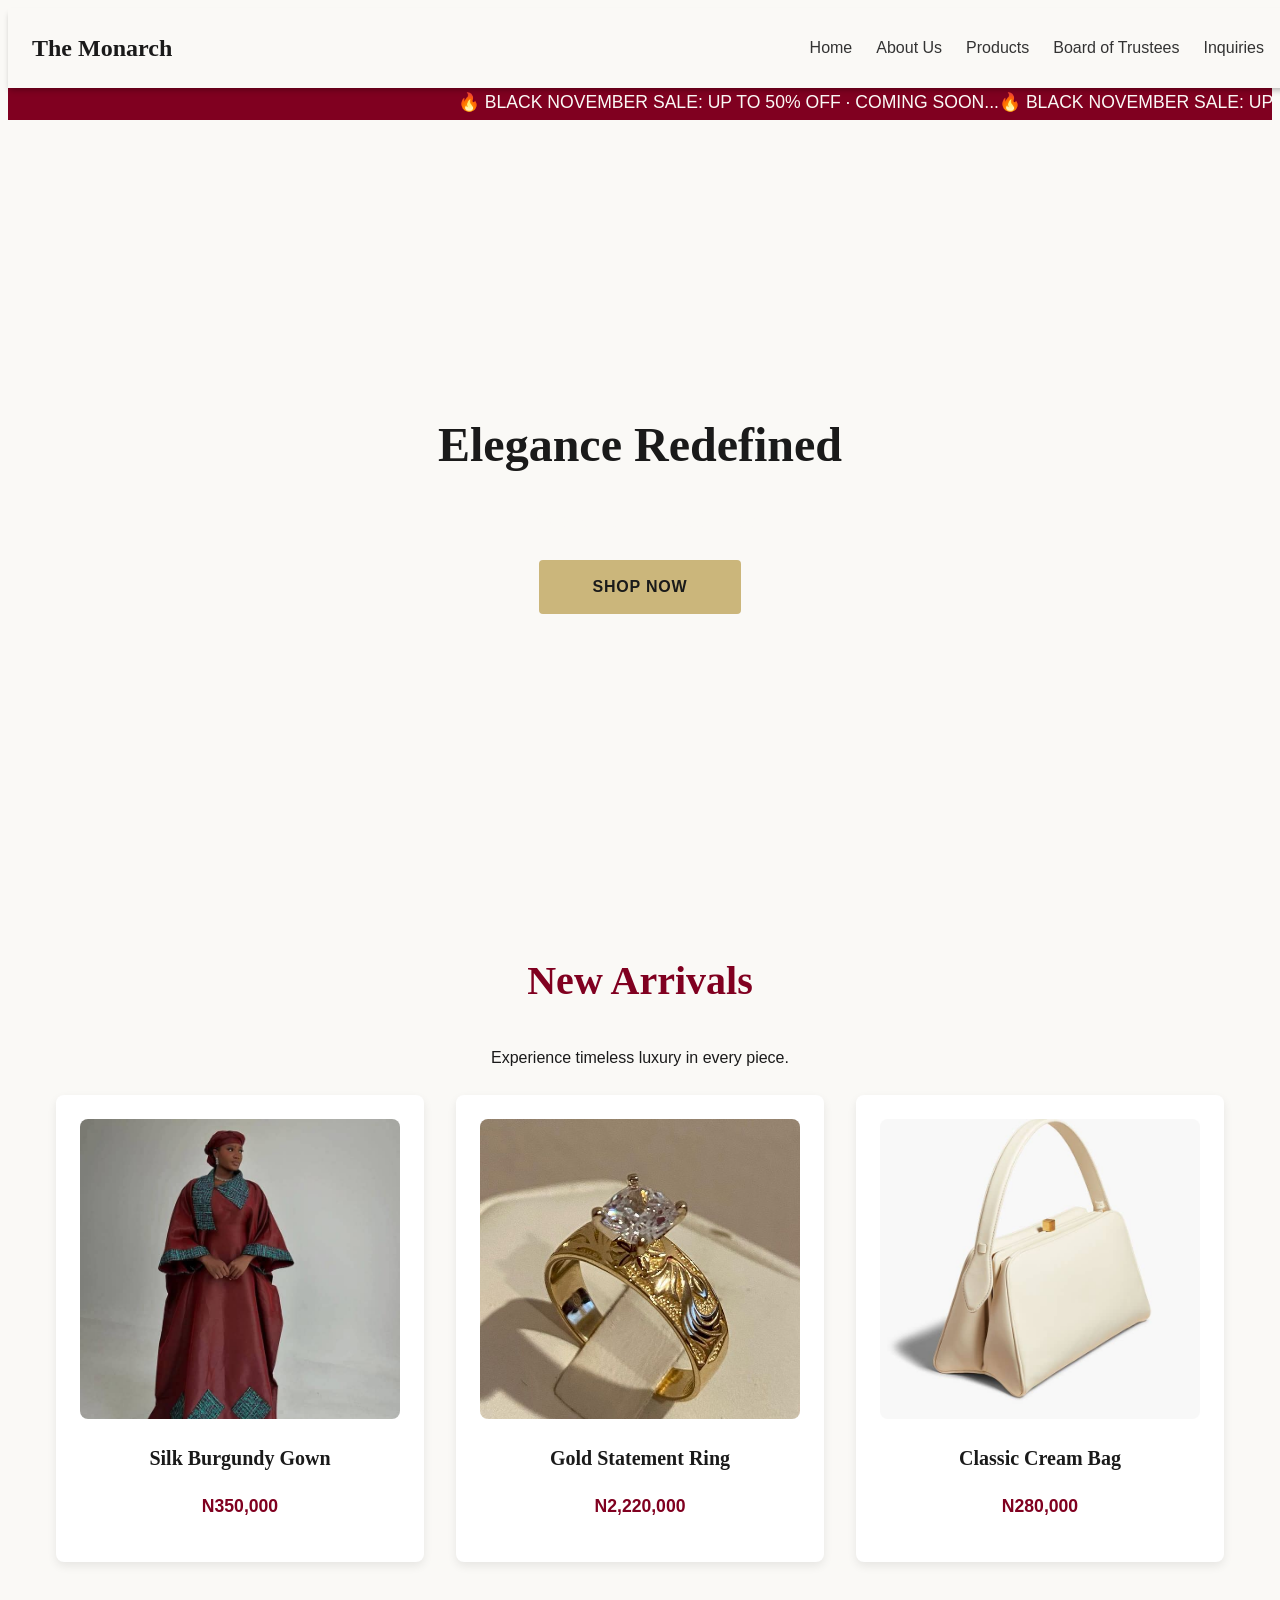
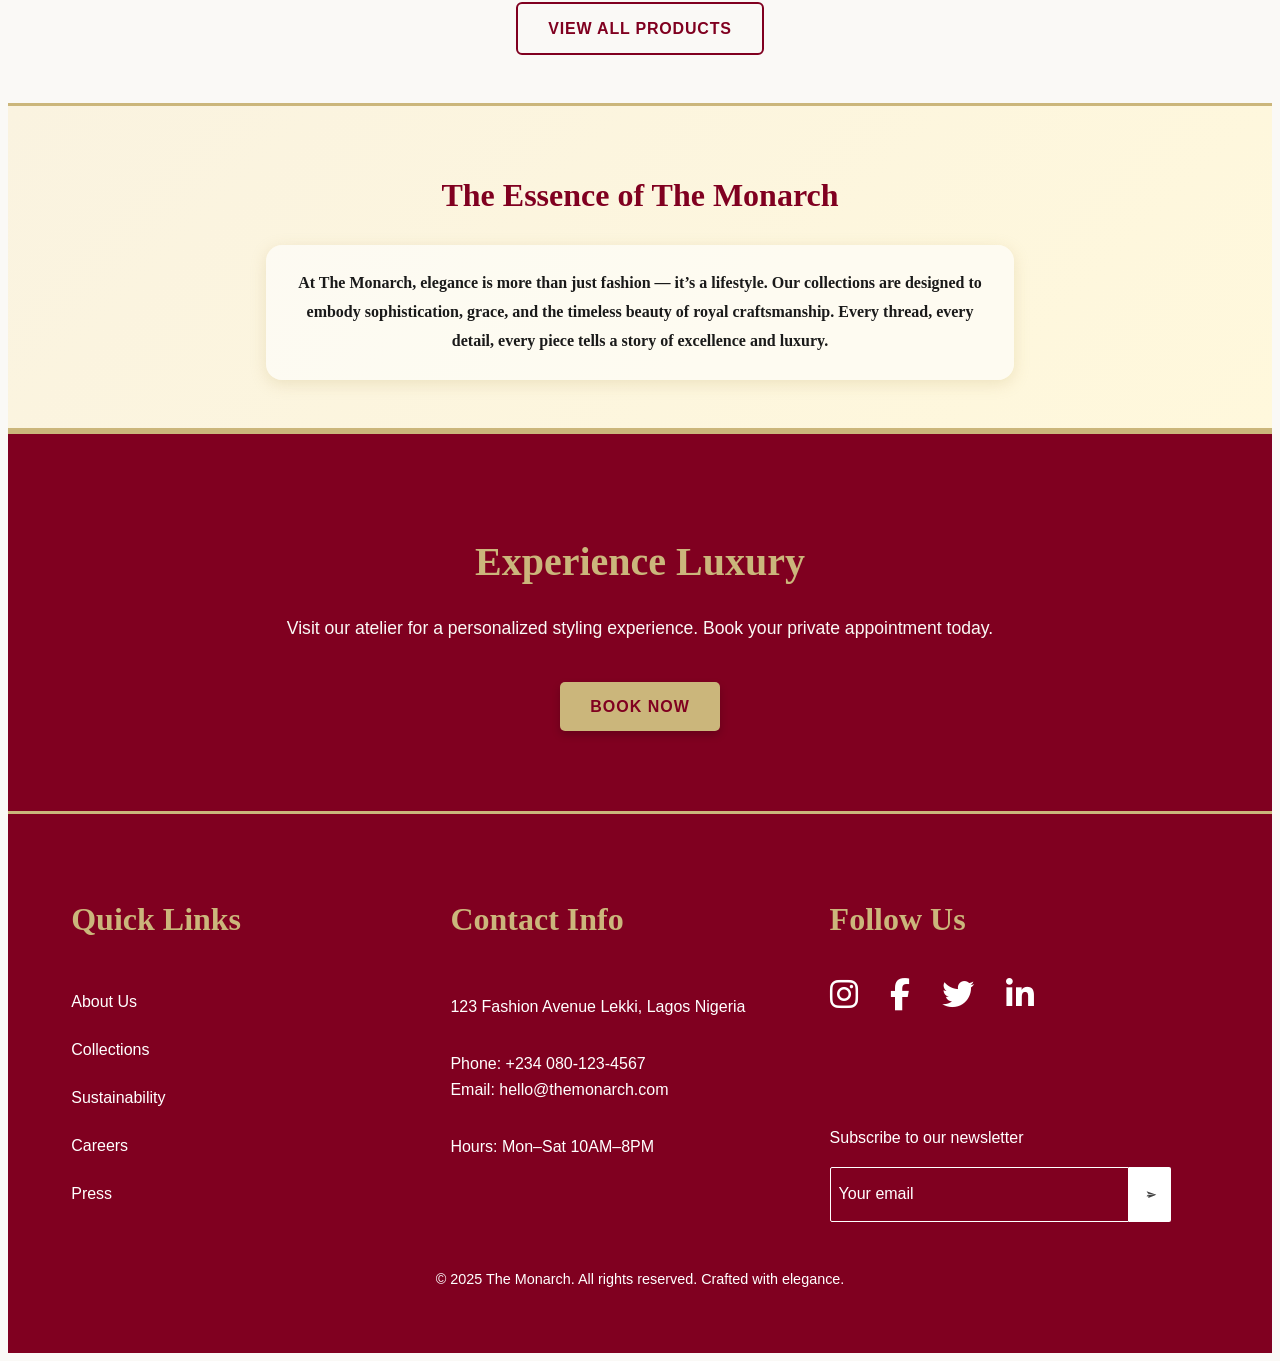
==== commit a1021b9e: "Complete implementation with header linked to existing pages and completed footer" ====
--- a/index.html
+++ b/index.html
@@ -1,5 +1,6 @@
 <!DOCTYPE html>
 <html lang="en">
+
 <head>
   <meta charset="UTF-8" />
   <meta name="viewport" content="width=device-width, initial-scale=1.0" />
@@ -7,153 +8,150 @@
   <link rel="stylesheet" href="homepagestyle.css" />
   <link rel="stylesheet" href="monarch_utilities.css" />
   <link rel="stylesheet" href="https://cdnjs.cloudflare.com/ajax/libs/font-awesome/6.4.0/css/all.min.css">
-  <link rel="stylesheet" href="assets/marquee.css">
+  <!-- <link rel="stylesheet" href="assets\marquee.css"> -->
 </head>
+
 <body>
+  <link rel="stylesheet" href="./assets/marquee.css">
+  <link rel="stylesheet" href="./header/style.css">
+  <link rel="stylesheet" href="./header/site-header.css">
+  <header id="header" class="site-header" data-page="home"></header>
+  <script src="./assets/data.js"></script>
+  <script src="./assets/marquee.js"></script>
+  <script src="./header/site-header.js"></script>
+
+
   <div class="marquee" data-page="home"></div>
- <script src="assets/data.js"></script>
-  <script src="assets/marquee.js"></script>
- <!-- ===== NAVIGATION BAR ===== -->
-<header class="navbar">
-  <div class="container">
-    <div class="logo">The Monarch</div>
-    <nav>
-      <ul class="nav-links">
-        <li><a href="index.html" class="active">Home</a></li>
-        <li><a href="#">Products</a></li>
-        <li><a href="#events">Events</a></li>
-        <li><a href="#board">Board of Trustees</a></li>
-        <li><a href="#inquiries">Inquiries</a></li>
-      </ul>
-    </nav>
-  </div>
-</header>
 
-<section class="hero">
-  <div class="hero-content">
-    <h1>Elegance Redefined</h1>
-    <p id="hero-tagline">Discover the New Collection</p>
-    <a href="#" class="btn primary-btn">Shop Now</a>
-  </div>
-</section>
+  <section class="hero">
+    <div class="hero-content">
+      <h1>Elegance Redefined</h1>
+      <p id="hero-tagline">Discover the New Collection</p>
+      <a href="#" class="btn primary-btn">Shop Now</a>
+    </div>
+  </section>
 
   <!-- ===== FEATURED PRODUCTS SECTION ===== -->
-<section class="featured-products section-wrapper" id="featured-products">
-  <div class="page-wrapper">
-    <h2 class="section-title">New Arrivals</h2>
-    <p class="section-subtitle"><b></b>Experience timeless luxury in every piece.</b></p>
+  <section class="featured-products section-wrapper" id="featured-products">
+    <div class="page-wrapper">
+      <h2 class="section-title">New Arrivals</h2>
+      <p class="section-subtitle"><b></b>Experience timeless luxury in every piece.</b></p>
 
-    <div class="product-grid">
-      <div class="product-card">
-        <img src="images/img1.jpg" alt="Product 1">
-        <h3>Silk Burgundy Gown</h3>
-        <p class="price">N350,000</p>
+      <div class="product-grid">
+        <div class="product-card">
+          <img src="images/img1.jpg" alt="Product 1">
+          <h3>Silk Burgundy Gown</h3>
+          <p class="price">N350,000</p>
+        </div>
+
+        <div class="product-card">
+          <img src="images/img3.jpg" alt="Product 2">
+          <h3>Gold Statement Ring</h3>
+          <p class="price">N2,220,000</p>
+        </div>
+
+        <div class="product-card">
+          <img src="images/img2.jpg" alt="Product 3">
+          <h3>Classic Cream Bag</h3>
+          <p class="price">N280,000</p>
+        </div>
       </div>
+      <div class="view-all-btn">
+        <a href="products.html" class="btn">View All Products</a>
+      </div>
+  </section>
 
-      <div class="product-card">
-        <img src="images/img3.jpg" alt="Product 2">
-        <h3>Gold Statement Ring</h3>
-        <p class="price">N2,220,000</p>
-      </div>
-
-      <div class="product-card">
-        <img src="images/img2.jpg" alt="Product 3">
-        <h3>Classic Cream Bag</h3>
-        <p class="price">N280,000</p>
-      </div>
-    </div>
-    <div class="view-all-btn">
-  <a href="products.html" class="btn">View All Products</a>
-</div>
-</section>
-
-<!-- ================= ABOUT SECTION ================= -->
+  <!-- ================= ABOUT SECTION ================= -->
   <section class="about">
     <div class="about-container">
       <h2>The Essence of The Monarch</h2>
       <p>
-        At The Monarch, elegance is more than just fashion — it’s a lifestyle. 
-        Our collections are designed to embody sophistication, grace, and the timeless 
-        beauty of royal craftsmanship. Every thread, every detail, every piece 
-        tells a story of excellence and luxury. 
+        At The Monarch, elegance is more than just fashion — it’s a lifestyle.
+        Our collections are designed to embody sophistication, grace, and the timeless
+        beauty of royal craftsmanship. Every thread, every detail, every piece
+        tells a story of excellence and luxury.
       </p>
     </div>
   </section>
-<!-- Experience Luxury / Book Now Section -->
-<section class="experience-section">
-  <div class="experience-content">
-    <h2>Experience Luxury</h2>
-    <p>
-      Visit our atelier for a personalized styling experience.  
-      Book your private appointment today.
-    </p>
-    <a href="#inquiries" class="book-btn">Book Now</a>
-  </div>
-</section>
+  <!-- Experience Luxury / Book Now Section -->
+  <section class="experience-section">
+    <div class="experience-content">
+      <h2>Experience Luxury</h2>
+      <p>
+        Visit our atelier for a personalized styling experience.
+        Book your private appointment today.
+      </p>
+      <a href="#inquiries" class="book-btn">Book Now</a>
+    </div>
+  </section>
 
-<footer class="footer">
-  <div class="footer-container">
-    <div class="footer-column">
-      <h3>Quick Links</h3>
-      <ul>
-        <li><a href="#">About Us</a></li>
-        <li><a href="#">Collections</a></li>
-        <li><a href="#">Sustainability</a></li>
-        <li><a href="#">Careers</a></li>
-        <li><a href="#">Press</a></li>
-      </ul>
+  <!-- <footer class="footer">
+    <div class="footer-container">
+      <div class="footer-column">
+        <h3>Quick Links</h3>
+        <ul>
+          <li><a href="#">About Us</a></li>
+          <li><a href="#">Collections</a></li>
+          <li><a href="#">Sustainability</a></li>
+          <li><a href="#">Careers</a></li>
+          <li><a href="#">Press</a></li>
+        </ul>
+      </div>
+
+      <div class="footer-column">
+        <h3>Contact Info</h3>
+        <p>123 Fashion Avenue<br>Lekki, Lagos Nigeria</p>
+        <p>Phone: +234 080-123-4567<br>
+          Email: hello@themonarch.com</p>
+        <p>Hours: Mon–Sat 10AM–8PM</p>
+      </div>
+
+      <div class="footer-column">
+        <h3>Follow Us</h3>
+        <div class="social-icons">
+          <a href="#"><i class="fab fa-instagram"></i></a>
+          <a href="#"><i class="fab fa-facebook-f"></i></a>
+          <a href="#"><i class="fab fa-twitter"></i></a>
+          <a href="#"><i class="fab fa-linkedin-in"></i></a>
+        </div>
+        <div class="newsletter">
+          <p>Subscribe to our newsletter</p>
+          <form>
+            <input type="email" placeholder="Your email" />
+            <button type="submit">Join</button>
+          </form>
+        </div>
+      </div>
     </div>
 
-    <div class="footer-column">
-      <h3>Contact Info</h3>
-      <p>123 Fashion Avenue<br>Lekki, Lagos Nigeria</p>
-      <p>Phone: +234 080-123-4567<br>
-      Email: hello@themonarch.com</p>
-      <p>Hours: Mon–Sat 10AM–8PM</p>
+    <div class="footer-bottom">
+      <p>© 2025 The Monarch. All rights reserved. Crafted with elegance.</p>
     </div>
+  </footer> -->
+  <link rel="stylesheet" href="./footer/footer.css" />
+  <footer id="footer" data-page="home"></footer>
+  <script src="./footer/footer.js"></script>
 
-    <div class="footer-column">
-      <h3>Follow Us</h3>
-      <div class="social-icons">
-        <a href="#"><i class="fab fa-instagram"></i></a>
-        <a href="#"><i class="fab fa-facebook-f"></i></a>
-        <a href="#"><i class="fab fa-twitter"></i></a>
-        <a href="#"><i class="fab fa-linkedin-in"></i></a>
-      </div>
-      <div class="newsletter">
-        <p>Subscribe to our newsletter</p>
-        <form>
-          <input type="email" placeholder="Your email" />
-          <button type="submit">Join</button>
-        </form>
-      </div>
-    </div>
-  </div>
+  <script>
+    const taglines = [
+      "Discover timeless luxury and sophistication with The Monarch Collection",
+      "Where Style Meets Sophistication",
+      "Luxury Tailored for You",
+      "Experience Timeless Craftsmanship"
+    ];
 
-  <div class="footer-bottom">
-    <p>© 2025 The Monarch. All rights reserved. Crafted with elegance.</p>
-  </div>
-</footer>
+    let index = 0;
+    const taglineElement = document.getElementById("hero-tagline");
 
-<script>
-  const taglines = [
-    "Discover timeless luxury and sophistication with The Monarch Collection",
-    "Where Style Meets Sophistication",
-    "Luxury Tailored for You",
-    "Experience Timeless Craftsmanship"
-  ];
+    setInterval(() => {
+      index = (index + 1) % taglines.length;
+      taglineElement.style.opacity = 0;
+      setTimeout(() => {
+        taglineElement.textContent = taglines[index];
+        taglineElement.style.opacity = 1;
+      }, 500);
+    }, 4000);
+  </script>
+</body>
 
-  let index = 0;
-  const taglineElement = document.getElementById("hero-tagline");
-
-  setInterval(() => {
-    index = (index + 1) % taglines.length;
-    taglineElement.style.opacity = 0;
-    setTimeout(() => {
-      taglineElement.textContent = taglines[index];
-      taglineElement.style.opacity = 1;
-    }, 500);
-  }, 4000);
-</script>
-</body>
-</html>
+</html>
--- a/homepagestyle.css
+++ b/homepagestyle.css
@@ -1,65 +1,27 @@
- /* ===== NAVBAR ===== */
-.navbar {
-  background-color: var(--color-cream);
-  padding: var(--spacing-sm) var(--spacing-lg);
-  box-shadow: 0 2px 8px rgba(0, 0, 0, 0.05);
-  position: sticky;
-  top: 0;
-  z-index: 1000;
-}
-
-.navbar .container {
-  display: flex;
-  justify-content: space-between;
-  align-items: center;
-}
-
-.logo {
-  font-family: var(--font-heading);
-  font-size: 1.5rem;
-  font-weight: 700;
-  color: var(--color-burgundy);
-}
-
-.nav-links {
-  list-style: none;
-  display: flex;
-  gap: var(--spacing-md);
-}
-
-.nav-links a {
-  text-decoration: none;
-  font-family: var(--font-body);
-  font-weight: 600;
-  color: var(--color-text);
-  position: relative;
-  transition: color var(--transition-speed) ease;
-}
-
-.nav-links a:hover,
-.nav-links a.active {
-  color: var(--color-burgundy);
-}
-
-
 /* ---- HERO SECTION (classic luxury burgundy + parallax) ---- */
 .hero {
-  background-image: url('images/img4.jpg') center cover no-repeat;
+  /* background-image: url("./images/img4.jpg"); */
+  background-repeat: no-repeat;
+  background-size: cover;
+  background-position: center;
+  background-image: url("https://media.istockphoto.com/id/2188740126/photo/young-woman-posing-for-photos-on-etretat-cliff-at-sunset.webp?a=1&b=1&s=612x612&w=0&k=20&c=F8chlPI73SuZtp2Awezi3DL9M4FD0G3zYW46k-4bVH8=");
   height: 85vh;
   display: flex;
   align-items: center;
   justify-content: center;
   text-align: center;
   color: var(--color-cream);
-  position: relative;
-}
-
-.hero::after {
+  margin-top: 5rem;
+  /* position: relative; */
+
+}
+
+/* .hero::after {
   content: '';
   position: absolute;
   inset: 0;
    background-color:var(--color-burgundy);
-}
+} */
 
 .hero-content {
   position: relative;
@@ -299,101 +261,6 @@
   color: var(--color-burgundy);
   transform: translateY(-2px);
 }
-/* ================= FOOTER ================= */
-/* ---- FOOTER STYLES ---- */
-/* ===== FOOTER ===== */
-.footer {
-  background-color: var(--color-burgundy); /* your main burgundy */
-  color: var(--color-cream);
-  padding: 4rem 2rem;
-  text-align: center;
-}
-
-.footer-container {
-  display: flex;
-  justify-content: center;
-  align-items: flex-start;
-  flex-wrap: wrap;
-  gap: 3rem;
-  max-width: 1200px;
-  margin: 0 auto;
-}
-
-.footer-column {
-  flex: 1 1 250px;
-  max-width: 300px;
-  text-align: left;
-}
-
-.footer-column h3 {
-  color: var(--color-gold);
-  margin-bottom: 1rem;
-  font-weight: 700;
-}
-
-.footer-column ul {
-  list-style: none;
-  padding: 0;
-  margin: 0;
-}
-
-.footer-column ul li {
-  margin-bottom: 0.5rem;
-}
-
-.footer-column ul li a {
-  color: var(--color-cream);
-  text-decoration: none;
-  transition: color 0.3s ease;
-}
-
-.footer-column ul li a:hover {
-  color: var(--color-gold);
-}
-
-.footer .social-icons a {
-  color: var(--color-cream);
-  margin-right: 1rem;
-  font-size: 1.1rem;
-  transition: color 0.3s ease;
-}
-
-.footer .social-icons a:hover {
-  color: var(--color-gold);
-}
-
-.footer .newsletter input {
-  padding: 0.6rem;
-  border: 1px solid var(--color-gold);
-  background: transparent;
-  color: var(--color-cream);
-  margin-right: 0.5rem;
-  border-radius: 4px;
-}
-
-.footer .newsletter button {
-  background-color: var(--color-gold);
-  color: var(--color-burgundy);
-  border: none;
-  padding: 0.6rem 1rem;
-  border-radius: 4px;
-  font-weight: 600;
-  cursor: pointer;
-  transition: all 0.3s ease;
-}
-
-.footer .newsletter button:hover {
-  background-color: var(--color-cream);
-  color: var(--color-burgundy);
-}
-
-.footer-bottom {
-  border-top: 1px solid var(--color-gold);
-  margin-top: 2.5rem;
-  padding-top: 1.5rem;
-  color: var(--color-cream);
-  font-size: 0.9rem;
-}
 
 /* ---- ANIMATIONS ---- */
 @keyframes fadeIn {
--- a/monarch_utilities.css
+++ b/monarch_utilities.css
@@ -11,187 +11,201 @@
 
 /* --- 1. CORE COLOR & TYPOGRAPHY VARIABLES (Must be defined for consistency) --- */
 :root {
-    /* Color Palette Variables (Ensures everyone uses the approved shades) */
-    --color-cream: #Faf9f6;          /* Faf9f6 */
-    --color-burgundy: #800020;      /* 800020 */
-    --color-gold: #CBB67b;          /* CBB67b */
-    --color-text: #1a1a1a;          /* 1a1a1a (Deep Black for primary text) */
-
-    /* Typography */
-    --font-heading: 'Playfair Display', serif; /* Elegant font for titles and large text */
-    --font-body: 'Inter', sans-serif;         /* Clean, modern font for body content and interface */
-    --base-font-size: 16px;
-
-    /* Spacing & Sizing */
-    --spacing-xs: 0.5rem;
-    --spacing-sm: 1rem;
-    --spacing-md: 1.5rem;
-    --spacing-lg: 2rem;
-    --spacing-xl: 3rem;
-    --border-radius: 0.5rem; /* Standard rounded corners */
-    --transition-speed: 0.25s;
+  /* Color Palette Variables (Ensures everyone uses the approved shades) */
+  --color-cream: #faf9f6; /* Faf9f6 */
+  --color-burgundy: #800020; /* 800020 */
+  --color-gold: #cbb67b; /* CBB67b */
+  --color-text: #1a1a1a; /* 1a1a1a (Deep Black for primary text) */
+
+  /* Typography */
+  --font-heading: "Playfair Display", serif; /* Elegant font for titles and large text */
+  --font-body: "Inter", sans-serif; /* Clean, modern font for body content and interface */
+  --base-font-size: 16px;
+
+  /* Spacing & Sizing */
+  --spacing-xs: 0.5rem;
+  --spacing-sm: 1rem;
+  --spacing-md: 1.5rem;
+  --spacing-lg: 2rem;
+  --spacing-xl: 3rem;
+  --border-radius: 0.5rem; /* Standard rounded corners */
+  --transition-speed: 0.25s;
 }
 
 /* --- 2. BASE STYLES & TYPOGRAPHY --- */
 
 /* Consistent look for all text and background */
 body {
-    font-family: var(--font-body);
-    font-size: var(--base-font-size);
-    color: var(--color-text);
-    background-color: var(--color-cream);
-    line-height: 1.6;
+  font-family: var(--font-body);
+  font-size: var(--base-font-size);
+  color: var(--color-text);
+  background-color: var(--color-cream);
+  line-height: 1.6;
 }
 
 /* Consistent look for all headings (font usage) */
-h1, h2, h3, h4, h5, h6 {
-    font-family: var(--font-heading);
-    color: var(--color-text);
-    margin-top: var(--spacing-sm);
-    margin-bottom: var(--spacing-sm);
+h1,
+h2,
+h3,
+h4,
+h5,
+h6 {
+  font-family: var(--font-heading);
+  color: var(--color-text);
+  margin-top: var(--spacing-sm);
+  margin-bottom: var(--spacing-sm);
 }
 
 /* --- 3. SHARED COMPONENTS: CARD (Based on product grid and board member layout) --- */
 
 /* Defines universal padding, rounded corners, and a very subtle shadow. */
 .card {
-    display: flex;
-    flex-direction: column;
-    overflow: hidden; 
-    border-radius: var(--border-radius);
-    padding: var(--spacing-md); /* Consistent inner padding */
-    box-shadow: 0 4px 10px rgba(0, 0, 0, 0.05); /* Subtle lift */
-    background-color: white; /* Structural light background for contrast */
-    height: 100%;
-    transition: transform var(--transition-speed) ease-in-out;
-    border: 1px solid rgba(0, 0, 0, 0.05); /* Very light boundary line, visible on cream background */
+  display: flex;
+  flex-direction: column;
+  overflow: hidden;
+  border-radius: var(--border-radius);
+  padding: var(--spacing-md); /* Consistent inner padding */
+  box-shadow: 0 4px 10px rgba(0, 0, 0, 0.05); /* Subtle lift */
+  background-color: white; /* Structural light background for contrast */
+  height: 100%;
+  transition: transform var(--transition-speed) ease-in-out;
+  border: 1px solid rgba(0, 0, 0, 0.05); /* Very light boundary line, visible on cream background */
 }
 
 .card:hover {
-    transform: translateY(-3px); /* Consistent lift on hover */
-    box-shadow: 0 8px 15px rgba(0, 0, 0, 0.1);
+  transform: translateY(-3px); /* Consistent lift on hover */
+  box-shadow: 0 8px 15px rgba(0, 0, 0, 0.1);
 }
 
 /* --- 4. SHARED COMPONENTS: BUTTONS (Ensures consistent width, height, and responsiveness) --- */
 
 /* Base button styling for all interactive elements (shape, padding, font structure) */
 .btn {
-    display: inline-flex;
-    align-items: center;
-    justify-content: center;
-    min-width: 150px; /* Ensures a minimum click target size based on sample site look */
-    padding: 0.75rem 1.75rem; /* Consistent vertical and horizontal padding */
-    border: 2px solid; /* Mandatory 2px border, color to be defined by page-specific CSS */
-    border-radius: var(--border-radius);
-    font-family: var(--font-body);
-    font-weight: 600; /* Semi-bold for high visibility */
-    text-transform: uppercase;
-    letter-spacing: 0.05em; /* Subtle spacing for luxury feel */
-    text-decoration: none;
-    cursor: pointer;
-    transition: all var(--transition-speed) ease-in-out;
+  display: inline-flex;
+  align-items: center;
+  justify-content: center;
+  min-width: 150px; /* Ensures a minimum click target size based on sample site look */
+  padding: 0.75rem 1.75rem; /* Consistent vertical and horizontal padding */
+  border: 2px solid; /* Mandatory 2px border, color to be defined by page-specific CSS */
+  border-radius: var(--border-radius);
+  font-family: var(--font-body);
+  font-weight: 600; /* Semi-bold for high visibility */
+  text-transform: uppercase;
+  letter-spacing: 0.05em; /* Subtle spacing for luxury feel */
+  text-decoration: none;
+  cursor: pointer;
+  transition: all var(--transition-speed) ease-in-out;
 }
 
 /* Primary Button Structure (Solid fill look) - COLOR MUST BE ADDED BY DEVELOPER */
 .primary-btn {
-    /* Developers MUST define: background-color, color, and border-color here (e.g., burgundy fill). */
-    /* Structural defaults only — colors must be provided by component/theme CSS. */
-    white-space: nowrap; /* Prevent label wrapping for consistent button shape */
-    padding-inline: 1.75rem;
-    padding-block: 0.75rem;
-    align-items: center;
-    justify-content: center;
-    /* Use custom properties or component-specific CSS to supply colors and borders. */
+  /* Developers MUST define: background-color, color, and border-color here (e.g., burgundy fill). */
+  /* Structural defaults only — colors must be provided by component/theme CSS. */
+  white-space: nowrap; /* Prevent label wrapping for consistent button shape */
+  padding-inline: 1.75rem;
+  padding-block: 0.75rem;
+  align-items: center;
+  justify-content: center;
+  /* Use custom properties or component-specific CSS to supply colors and borders. */
 }
 
 .primary-btn:hover {
-    opacity: 0.95; /* Consistent slight dimming on hover */
-    transform: translateY(-1px);
-    box-shadow: 0 4px 8px rgba(0, 0, 0, 0.1); /* Consistent hover shadow */
+  opacity: 0.95; /* Consistent slight dimming on hover */
+  transform: translateY(-1px);
+  box-shadow: 0 4px 8px rgba(0, 0, 0, 0.1); /* Consistent hover shadow */
 }
 
 /* Secondary Button Structure (Outline look) - COLOR MUST BE ADDED BY DEVELOPER */
 .secondary-btn {
-    background-color: transparent; /* Ensures it is always an outline style */
-    /* Developers MUST define: color and border-color here (e.g., gold text/border). */
+  background-color: transparent; /* Ensures it is always an outline style */
+  /* Developers MUST define: color and border-color here (e.g., gold text/border). */
 }
 
 .secondary-btn:hover {
-    background-color: rgba(26, 26, 26, 0.05); /* Consistent subtle background on hover for outline buttons */
-    opacity: 1;
+  background-color: rgba(
+    26,
+    26,
+    26,
+    0.05
+  ); /* Consistent subtle background on hover for outline buttons */
+  opacity: 1;
 }
 
 /* --- 5. SHARED COMPONENTS: MODAL (Overlay and Content Container) --- */
 
 /* The full-screen overlay for the modal (Structure only) */
 .modal-overlay {
-    position: fixed;
-    top: 0;
-    left: 0;
-    width: 100%;
-    height: 100%;
-    background-color: rgba(0, 0, 0, 0.7); /* Consistent dark overlay */
-    display: flex;
-    justify-content: center;
-    align-items: center;
-    z-index: 1000;
-    opacity: 0;
-    visibility: hidden;
-    transition: opacity var(--transition-speed) ease;
+  position: fixed;
+  top: 0;
+  left: 0;
+  width: 100%;
+  height: 100%;
+  background-color: rgba(0, 0, 0, 0.7); /* Consistent dark overlay */
+  display: flex;
+  justify-content: center;
+  align-items: center;
+  z-index: 1000;
+  opacity: 0;
+  visibility: hidden;
+  transition: opacity var(--transition-speed) ease;
 }
 
 /* Class to show the modal (toggled by JavaScript) */
 .modal-overlay.is-open {
-    opacity: 1;
-    visibility: visible;
+  opacity: 1;
+  visibility: visible;
 }
 
 /* The actual content box for the modal (Structure only) */
 .modal-content {
-    background-color: var(--color-cream);
-    padding: var(--spacing-xl); /* Generous, consistent padding */
-    border-radius: var(--border-radius);
-    max-width: 700px; /* Consistent maximum width for detail views */
-    max-height: 90%;
-    overflow-y: auto;
-    box-shadow: 0 10px 25px rgba(0, 0, 0, 0.3);
-    transform: scale(0.95);
-    transition: transform var(--transition-speed) ease;
-    position: relative;
+  background-color: var(--color-cream);
+  padding: var(--spacing-xl); /* Generous, consistent padding */
+  border-radius: var(--border-radius);
+  max-width: 700px; /* Consistent maximum width for detail views */
+  max-height: 90%;
+  overflow-y: auto;
+  box-shadow: 0 10px 25px rgba(0, 0, 0, 0.3);
+  transform: scale(0.95);
+  transition: transform var(--transition-speed) ease;
+  position: relative;
 }
 
 /* Consistent style for the close button within the modal */
 .modal-close-btn {
-    position: absolute;
-    top: var(--spacing-md);
-    right: var(--spacing-md);
-    background: none;
-    border: none;
-    font-size: 1.5rem;
-    cursor: pointer;
-    color: var(--color-text);
-    line-height: 1;
-    transition: color var(--transition-speed) ease;
+  position: absolute;
+  top: var(--spacing-md);
+  right: var(--spacing-md);
+  background: none;
+  border: none;
+  font-size: 1.5rem;
+  cursor: pointer;
+  color: var(--color-text);
+  line-height: 1;
+  transition: color var(--transition-speed) ease;
 }
 
 .modal-close-btn:hover {
-    color: var(--color-burgundy); /* Using burgundy for the close icon hover is a safe, universal accent */
+  color: var(
+    --color-burgundy
+  ); /* Using burgundy for the close icon hover is a safe, universal accent */
 }
 
 /* --- 6. LAYOUT WRAPPERS (New additions for page and section structure) --- */
 
 /* Page Wrapper: Used to constrain the overall content width and center it on large screens. */
 .page-wrapper {
-    max-width: 1440px; /* Consistent max width for content readability on desktop */
-    margin: 0 auto; /* Center the wrapper horizontally */
-    padding: 0 var(--spacing-md); /* Consistent horizontal padding for mobile/tablet */
+  max-width: 1440px; /* Consistent max width for content readability on desktop */
+  margin: 0 auto; /* Center the wrapper horizontally */
+  padding: 0 var(--spacing-md); /* Consistent horizontal padding for mobile/tablet */
 }
 
 /* Section Wrapper: Used to define consistent vertical spacing between major page sections. */
 .section-wrapper {
-    padding-top: var(--spacing-xl); /* Generous top padding for separation */
-    padding-bottom: var(--spacing-xl); /* Generous bottom padding for separation */
-    /* Note: Use .page-wrapper inside this to constrain content, or apply this to content inside .page-wrapper. */
+  padding-top: var(--spacing-xl); /* Generous top padding for separation */
+  padding-bottom: var(
+    --spacing-xl
+  ); /* Generous bottom padding for separation */
+  /* Note: Use .page-wrapper inside this to constrain content, or apply this to content inside .page-wrapper. */
 }
 /*
 ===============================================================================================
@@ -201,99 +215,96 @@
 
 /*--- NAVIGATION BAR --- */
 .navbar {
-    background-color: var(--color-cream);
-    border-bottom: 1px solid rgba(0, 0, 0, 0.05);
-    padding: var(--spacing-sm)
-    var(--spacing-lg);
-    display: flex;
-    justify-content: center;
-    position: sticky;
-    top: 0;
-    z-index: 100;
+  background-color: var(--color-cream);
+  border-bottom: 1px solid rgba(0, 0, 0, 0.05);
+  padding: var(--spacing-sm) var(--spacing-lg);
+  display: flex;
+  justify-content: center;
+  position: sticky;
+  top: 0;
+  z-index: 100;
 }
 
 .nav-links {
-    display: flex;
-    gap: var(--spacing-lg);
-    list-style: none;
-    margin: 0;
-    padding: 0;
+  display: flex;
+  gap: var(--spacing-lg);
+  list-style: none;
+  margin: 0;
+  padding: 0;
 }
 
 .nav-links a {
-    font-family: var(--font-body);
-    text-decoration: none;
-    color: var(--color-text);
-    font-weight: 500:
-    transition: color var(--transition-speed)ease;
+  font-family: var(--font-body);
+  text-decoration: none;
+  color: var(--color-text);
+  font-weight: 500;
+  transition: color var(--transition-speed) ease;
 }
 
 .nav-links a:hover,
 .nav-links a.active {
-    color: var(--color-burgundy);
+  color: var(--color-burgundy);
 }
 
 /*--- EVENT GRID ---*/
 #events-list {
-    display: grid;
-    grid-template-columns: repeat(auto-fit, minmax(280px, 1fr));
-    gap: var(--spacing-lg);
-    padding: var(--spacing-xl)
-    var(--spacing-lg);
+  display: grid;
+  grid-template-columns: repeat(auto-fit, minmax(280px, 1fr));
+  gap: var(--spacing-lg);
+  padding: var(--spacing-xl) var(--spacing-lg);
 }
 
 /*--- EVENT CARD ---*/
 .event-card {
-    background-color: white;
-    border-radius: var(--border-radius);
-    box-shadow: 0 4px 10px rgba (0, 0, 0, 0.05);
-    padding: var(--spacing-md);
-    text-align: center;
-    transition: transform
-    var(--transition-speed) ease, box-shadow 
-    var(--transition-speed) ease;
+  background-color: white;
+  border-radius: var(--border-radius);
+  box-shadow: 0 4px 10px rgba (0, 0, 0, 0.05);
+  padding: var(--spacing-md);
+  text-align: center;
+  transition: transform var(--transition-speed) ease,
+    box-shadow var(--transition-speed) ease;
 }
 
 .event-card:hover {
-    transform: translateY(-4px);
-    box-shadow: 0 8px 18px rgba(0, 0, 0, 0.1);
-}
-
-event-card: h2 {
-    font-family: var(--font-heading);
-    color: var(--color-burgundy);
-    margin-bottom: var(--spacing-sm);
+  transform: translateY(-4px);
+  box-shadow: 0 8px 18px rgba(0, 0, 0, 0.1);
+}
+
+.event-card h2 {
+  font-family: var(--font-heading);
+  color: var(--color-burgundy);
+  margin-bottom: var(--spacing-sm);
 }
 
 .event-card p {
-    color: var(--color-text);
-    margin: var(--spacing-xs) 0;
+  color: var(--color-text);
+  margin: var(--spacing-xs) 0;
 }
 
 .event-card .btn {
-    background-color: var(--color-gold);
-    border-color: var(--color-gold);
-    color: white;
+  background-color: var(--color-gold);
+  border-color: var(--color-gold);
+  color: white;
 }
 
 .event-card .btn:hover {
-    background-color: var(--color-burgundy);
-    border-color: var(--color-burgundy);
+  background-color: var(--color-burgundy);
+  border-color: var(--color-burgundy);
 }
 
 /*--- JS HIGHLIGHT EFFECT ---*/
 .highlight {
-    border: 2px solid var(--color-gold);
-    transform: scale(1.03);
-    box-shadow: 0 0 12px rgba(203, 182, 123, 0.6);
+  border: 2px solid var(--color-gold);
+  transform: scale(1.03);
+  box-shadow: 0 0 12px rgba(203, 182, 123, 0.6);
 }
 
 /*--- MARQUEE STYLING (Shared across pages) ---*/
 marquee {
-    background-color: var(--color-burgundy);
-    color: var(--color-cream);
-    padding: 0.5rem;
-    font-weight: 500;
-    font-family: var(--font-body);
-    letter-spacing: 0.5px;
-}+  background-color: var(--color-burgundy);
+  color: var(--color-cream);
+  padding: 0.5rem;
+  font-weight: 500;
+  font-family: var(--font-body);
+  letter-spacing: 0.5px;
+}
--- a/assets/marquee.css
+++ b/assets/marquee.css
@@ -5,9 +5,13 @@
   white-space: nowrap;
   background: #800020;
   color: #faf9f6;
-  padding: 12px 0;
+  /* padding: 12px 0; */
+  height: 2rem;
+  display: flex;
+  justify-content: center;
   font-size: 1.1rem;
   text-transform: capitalize;
+  top:5rem;
 }
 
 .marquee-inner {
--- a/header/site-header.css
+++ b/header/site-header.css
@@ -0,0 +1,192 @@
+/* Base container and logo */
+body {
+  /* margin: 0; */
+  transition: overflow 0.3s;
+  scrollbar-width: none;
+  -ms-overflow-style: none;
+}
+
+body::-webkit-scrollbar {
+  display: none;
+}
+
+#header {
+  position: fixed;
+  width: 100%;
+  z-index: 900;
+  display: flex;
+  flex-direction: row;
+  justify-content: center;
+  padding: 0;
+  height: 5rem;
+  border: none;
+  box-shadow: 0 4px 6px -2px rgba(0, 0, 0, 0.3);
+  background-color: var(--color-cream);
+}
+
+.header-container {
+  max-width: 1440px;
+  width: 98%;
+  margin: 0 auto;
+  padding: 0 var(--spacing-md); 
+  display: flex;
+  justify-content: space-between;
+  align-items: center;
+  position: relative;
+  z-index: 2000; /* make sure container is above drawer toggle */
+}
+
+.logo {
+  font-size: 1.5rem;
+  font-weight: bold;
+}
+
+/* Drawer toggle button */
+#menu-toggle {
+  display: none;
+}
+
+.menu-toggle-label {
+  display: block;
+  cursor: pointer;
+  z-index: 2001; /* above drawer */
+}
+
+.menu-icon {
+  display: block;
+  width: 24px;
+  height: 2px;
+  background: #333;
+  position: relative;
+  transition: all 0.3s;
+}
+
+.menu-icon::before,
+.menu-icon::after {
+  content: '';
+  position: absolute;
+  width: 24px;
+  height: 2px;
+  background: #333;
+  transition: all 0.3s;
+}
+
+.menu-icon::before {
+  top: -8px;
+}
+
+.menu-icon::after {
+  top: 8px;
+}
+
+/* Drawer menu (mobile) */
+.nav-menu {
+  display: none; /* hidden by default */
+  position: fixed;
+  top: 0;
+  right: 0;
+  width: 100vw;
+  height: 100vh;
+  background-color: white;
+  z-index: 2000;
+  flex-direction: column;
+  justify-content: center;
+  overflow-y: auto;
+}
+#menu-toggle:checked ~ body {
+  overflow-y: hidden;
+}
+#menu-toggle:checked ~ .menu-toggle-label {
+  position: fixed;
+  /* left: ; */
+  right: 1rem;
+}
+/* Show drawer when checkbox is checked */
+#menu-toggle:checked ~ .nav-menu {
+  display: flex;
+}
+
+/* Disable page scroll when drawer is open */
+#menu-toggle:checked ~ .nav-menu {
+  overflow-y: auto;
+}
+#menu-toggle:checked ~ .nav-menu,
+#menu-toggle:checked ~ body {
+  overflow: hidden; /* stop body scrolling */
+}
+
+/* List inside drawer */
+.nav-menu ul.nav-list {
+  list-style: none;
+  margin: 0;
+  padding: 0;
+  display: flex;
+  flex-direction: column;
+  gap: 20px;
+  align-items: center;
+}
+
+.nav-menu ul.nav-list li {
+  width: 100%;
+  text-align: center;
+}
+
+.nav-menu ul.nav-list li a {
+  display: block;
+  text-decoration: none;
+  color: #333;
+  font-size: 1.2rem;
+  padding: 12px 0;
+  transition: color 0.3s;
+}
+
+.nav-menu ul.nav-list li a:hover {
+  color: var(--color-gold);
+}
+
+/* Animate hamburger to X */
+#menu-toggle:checked + label .menu-icon {
+  background: transparent;
+}
+
+#menu-toggle:checked + label .menu-icon::before {
+  transform: rotate(45deg) translate(5px, 5px);
+}
+
+#menu-toggle:checked + label .menu-icon::after {
+  transform: rotate(-45deg) translate(5px, -5px);
+}
+
+/* Desktop menu */
+@media (min-width: 640px) {
+  .menu-toggle-label {
+    display: none;
+  }
+
+  .nav-menu {
+    display: flex;
+    position: static;
+    flex-direction: row;
+    height: auto;
+    width: auto;
+    padding: 0;
+    gap: 24px;
+    box-shadow: none;
+    transition: none;
+    right: auto;
+    background-color: transparent;
+  }
+
+  .nav-menu ul.nav-list {
+    flex-direction: row;
+    gap: 24px;
+    align-items: center;
+  }
+
+  .nav-menu ul.nav-list li a {
+    padding: 0;
+    font-size: 1rem;
+    margin: 0;
+    width: max-content
+  }
+}
--- a/footer/footer.css
+++ b/footer/footer.css
@@ -0,0 +1,139 @@
+#footer {
+    padding: 3rem 0;
+    background-color: var(--color-burgundy);
+    display: flex;
+    flex-direction: column;
+    width: 100%;
+}
+
+.footer-container {
+    max-width: 1440px;
+    display: flex;
+    flex-direction: column;
+    align-items: center;
+    width: 90%;
+}
+
+.footer-container > .footer-column {
+    width: 90%;
+    height: max-content;
+    display: flex;
+    flex-direction: column;
+}
+
+.footer-container > .footer-column > h3 {
+    font-style: bold;
+    /* font-size: 1rem; */
+    color: var(--color-gold);
+    padding: 1rem 0;
+    font-size: 2rem;
+}
+
+.footer-container > .footer-column {
+    color: #fff;
+}
+
+.footer-container > .footer-column > ul {
+        list-style: none;
+        margin: 0;
+        padding: 0;
+        display: flex;
+        flex-direction: column;
+    }
+
+        .footer-container > .footer-column > ul > li {
+            height: max-content;
+            width: max-content;
+            padding: .7rem 0;
+        }
+
+    .footer-container > .footer-column > ul > li > a {
+        text-decoration: none;
+        color: #fff;
+       padding: 2rem 0;
+    }
+
+    .footer-container > .footer-column > p {
+       
+    }
+
+    .footer-bottom {
+        color: #fff;
+        font-size: 0.9rem;
+        margin-top: 2rem;
+    }
+
+    .newsletter  {
+        margin-top: 6rem;
+    }
+
+    .newsletter > form  {
+        display: flex;
+        flex-direction: row;
+        width: 90%;
+    }
+
+    .newsletter > form > input {
+        padding: .9rem .5rem;
+        line-height: 1.5rem;
+        font-size: 1rem;
+        background-color: transparent;
+        outline: none;
+        border: 1px solid #fff;
+        border-radius: 2px 0 0 2px;
+        color: #fff;
+        flex:1;
+    }
+
+    .newsletter > form > input::placeholder {
+        color: #fff;
+    }
+
+
+    .newsletter > form > button {
+        background-color: #fff;
+        border: 0;
+        padding: 0 1rem;
+        border-radius: 0 2px 2px 0;
+    }
+
+    .newsletter > form > button > svg {
+        fill: #000;
+        transform: rotate(45deg);
+        width: 10px;
+        height: 10px;
+    }
+
+    .social-icons  {
+        width: 100%;
+        display: flex;
+        flex-direction: row;
+        row-gap: 4rem;
+    }
+
+    .social-icons > a {
+        color: #fff;
+    }
+
+    .social-icons > a > i {
+        margin-right: 2rem;
+    }
+
+    .social-icons > a > i::before {
+        font-size: 2rem;
+    }
+
+
+@media (min-width: 640px) {
+    #footer {
+        align-items: center;
+    }
+
+    .footer-container {
+        display: flex;
+        flex-direction: row;
+        justify-content: center;
+        align-items: flex-start;
+    }
+}
+
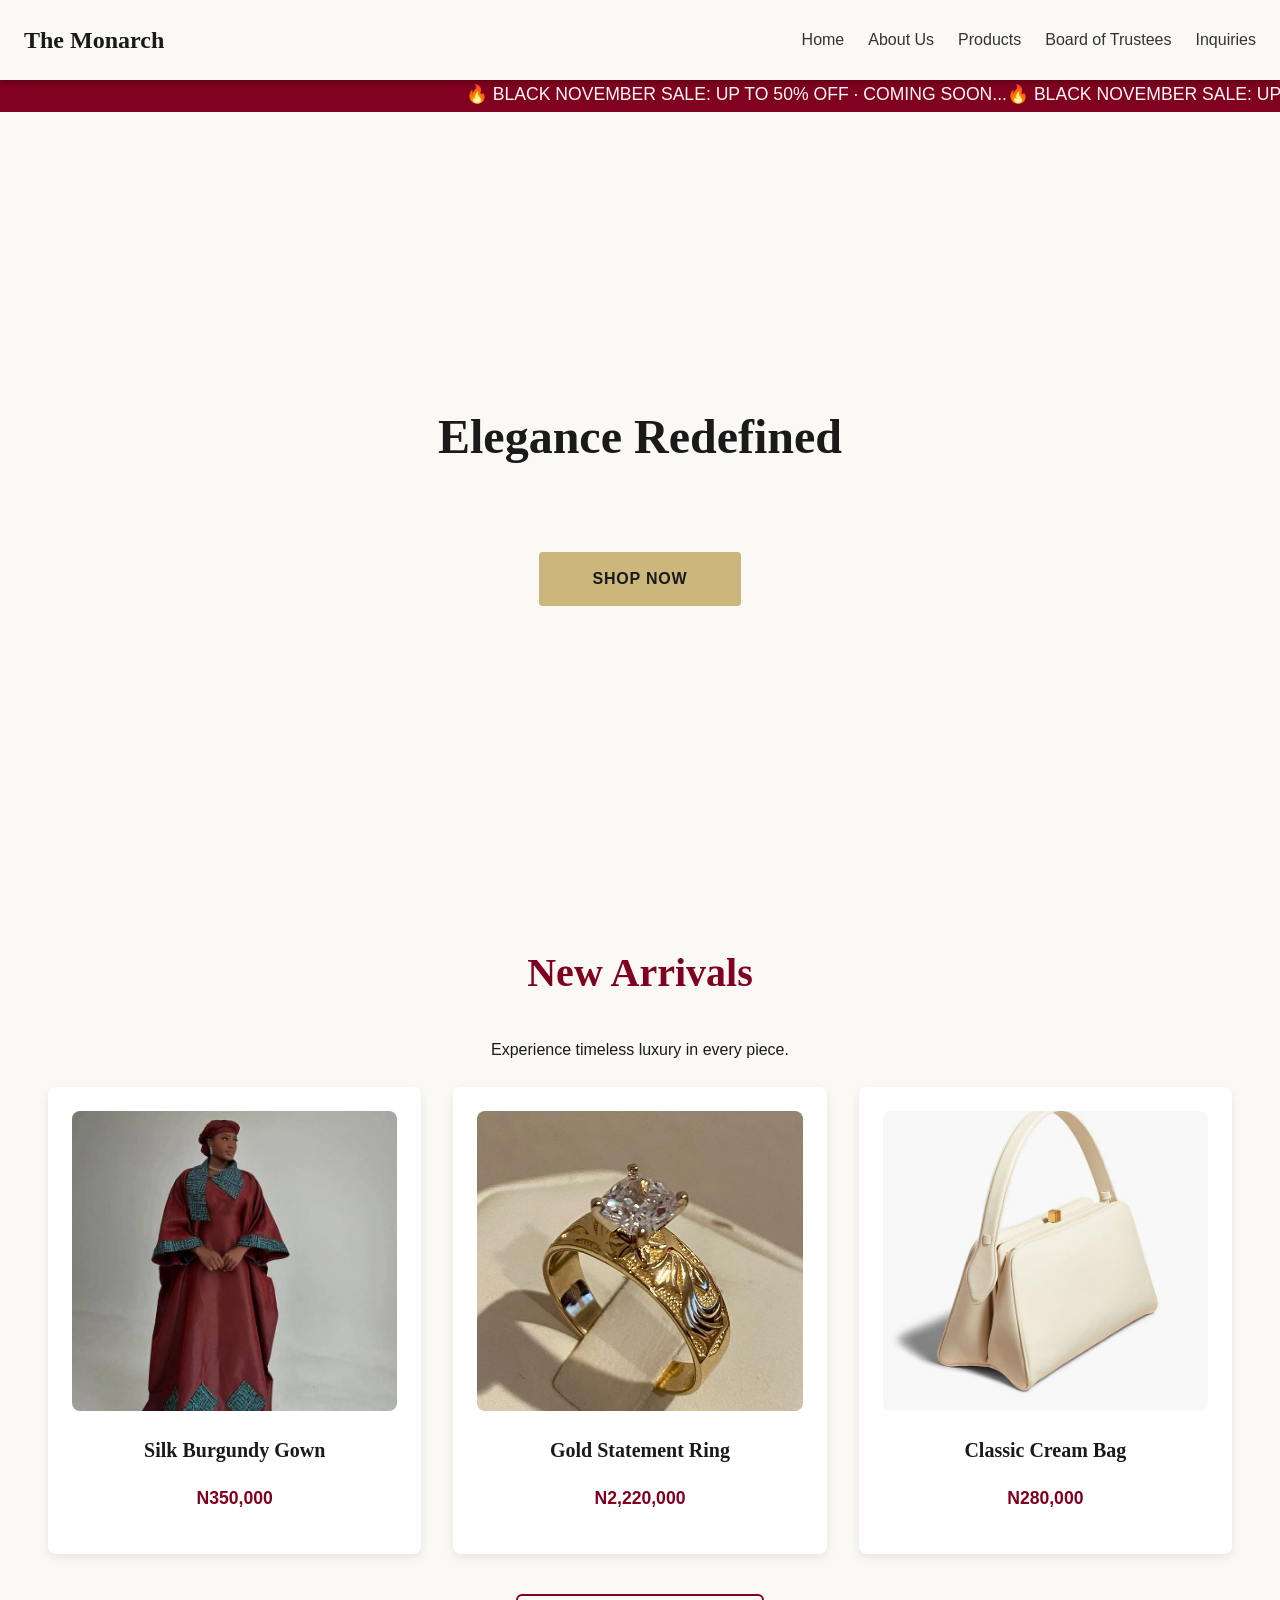
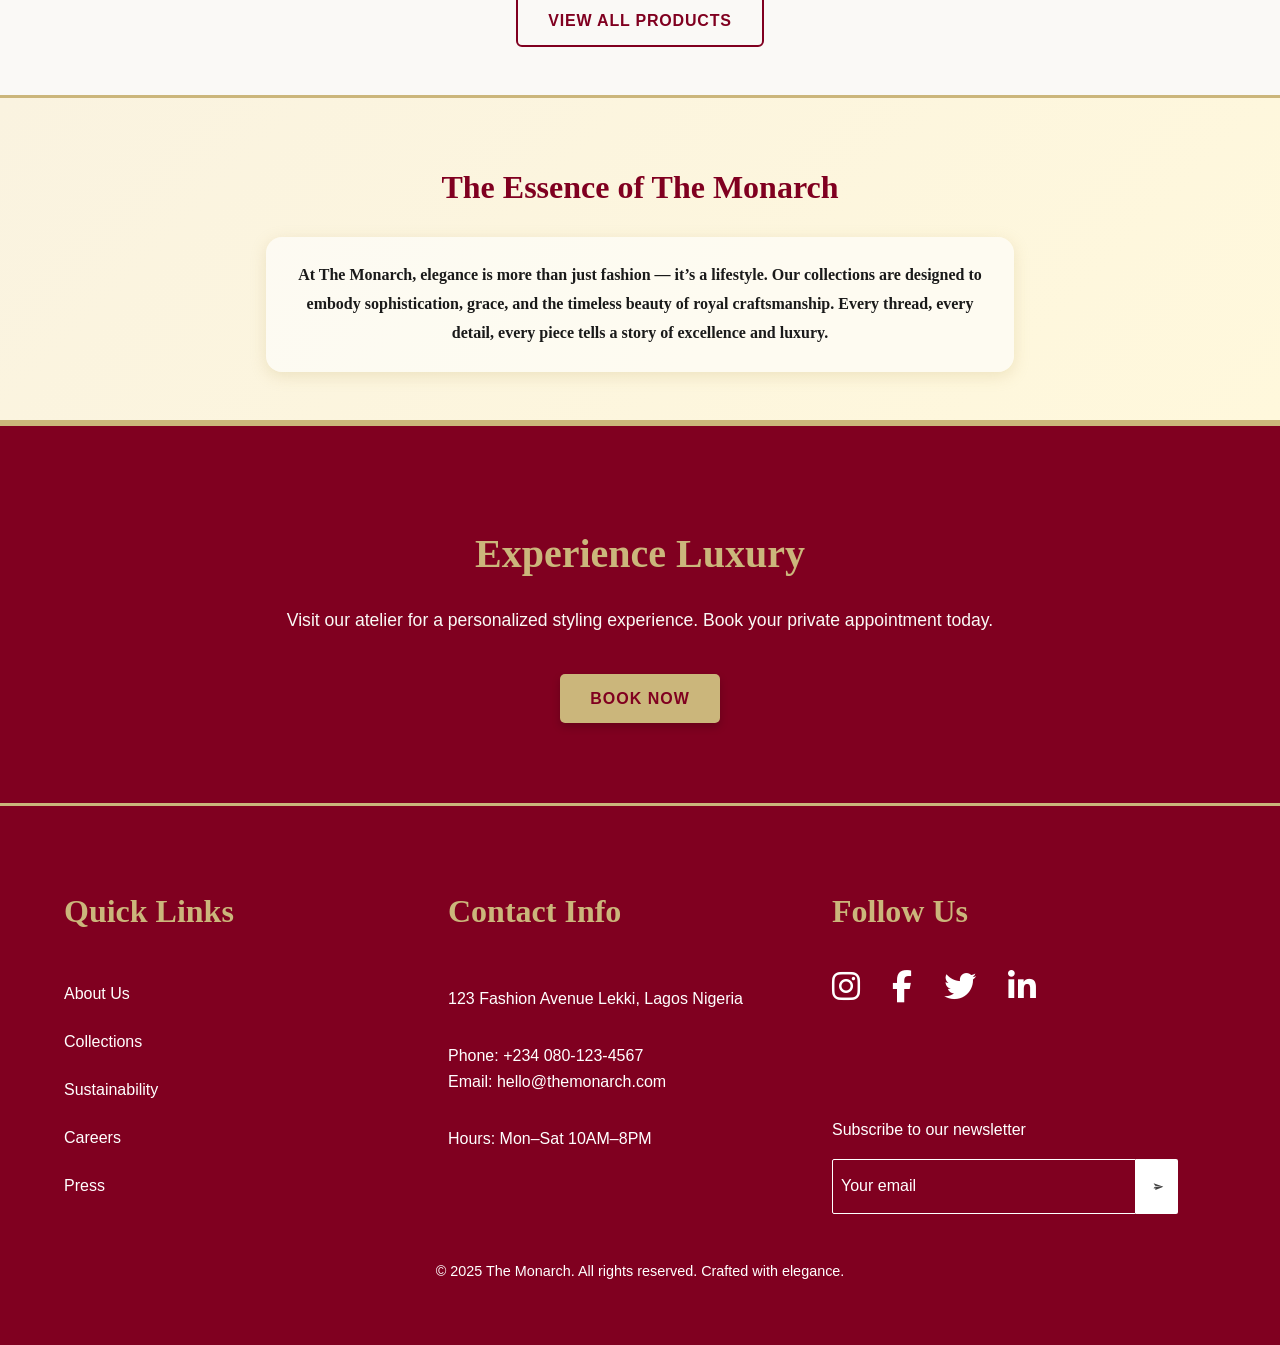
==== commit 0b875c7d: "Merge branch 'dev' into copilot/add-github-pages-hosting" ====
--- a/index.html
+++ b/index.html
@@ -8,6 +8,7 @@
   <link rel="stylesheet" href="homepagestyle.css" />
   <link rel="stylesheet" href="monarch_utilities.css" />
   <link rel="stylesheet" href="https://cdnjs.cloudflare.com/ajax/libs/font-awesome/6.4.0/css/all.min.css">
+  <link rel="stylesheet" href="assets/marquee.css">
   <!-- <link rel="stylesheet" href="assets\marquee.css"> -->
 </head>
 
--- a/monarch_utilities.css
+++ b/monarch_utilities.css
@@ -11,300 +11,186 @@
 
 /* --- 1. CORE COLOR & TYPOGRAPHY VARIABLES (Must be defined for consistency) --- */
 :root {
-  /* Color Palette Variables (Ensures everyone uses the approved shades) */
-  --color-cream: #faf9f6; /* Faf9f6 */
-  --color-burgundy: #800020; /* 800020 */
-  --color-gold: #cbb67b; /* CBB67b */
-  --color-text: #1a1a1a; /* 1a1a1a (Deep Black for primary text) */
+    /* Color Palette Variables (Ensures everyone uses the approved shades) */
+    --color-cream: #Faf9f6;          /* Faf9f6 */
+    --color-burgundy: #800020;      /* 800020 */
+    --color-gold: #CBB67b;          /* CBB67b */
+    --color-text: #1a1a1a;          /* 1a1a1a (Deep Black for primary text) */
 
-  /* Typography */
-  --font-heading: "Playfair Display", serif; /* Elegant font for titles and large text */
-  --font-body: "Inter", sans-serif; /* Clean, modern font for body content and interface */
-  --base-font-size: 16px;
+    /* Typography */
+    --font-heading: 'Playfair Display', serif; /* Elegant font for titles and large text */
+    --font-body: 'Inter', sans-serif;         /* Clean, modern font for body content and interface */
+    --base-font-size: 16px;
 
-  /* Spacing & Sizing */
-  --spacing-xs: 0.5rem;
-  --spacing-sm: 1rem;
-  --spacing-md: 1.5rem;
-  --spacing-lg: 2rem;
-  --spacing-xl: 3rem;
-  --border-radius: 0.5rem; /* Standard rounded corners */
-  --transition-speed: 0.25s;
+    /* Spacing & Sizing */
+    --spacing-xs: 0.5rem;
+    --spacing-sm: 1rem;
+    --spacing-md: 1.5rem;
+    --spacing-lg: 2rem;
+    --spacing-xl: 3rem;
+    --border-radius: 0.5rem; /* Standard rounded corners */
+    --transition-speed: 0.25s;
 }
 
 /* --- 2. BASE STYLES & TYPOGRAPHY --- */
 
 /* Consistent look for all text and background */
 body {
-  font-family: var(--font-body);
-  font-size: var(--base-font-size);
-  color: var(--color-text);
-  background-color: var(--color-cream);
-  line-height: 1.6;
+    font-family: var(--font-body);
+    font-size: var(--base-font-size);
+    color: var(--color-text);
+    background-color: var(--color-cream);
+    line-height: 1.6;
+    margin: 0;
 }
 
 /* Consistent look for all headings (font usage) */
-h1,
-h2,
-h3,
-h4,
-h5,
-h6 {
-  font-family: var(--font-heading);
-  color: var(--color-text);
-  margin-top: var(--spacing-sm);
-  margin-bottom: var(--spacing-sm);
+h1, h2, h3, h4, h5, h6 {
+    font-family: var(--font-heading);
+    color: var(--color-text);
+    margin-top: var(--spacing-sm);
+    margin-bottom: var(--spacing-sm);
 }
 
 /* --- 3. SHARED COMPONENTS: CARD (Based on product grid and board member layout) --- */
 
 /* Defines universal padding, rounded corners, and a very subtle shadow. */
 .card {
-  display: flex;
-  flex-direction: column;
-  overflow: hidden;
-  border-radius: var(--border-radius);
-  padding: var(--spacing-md); /* Consistent inner padding */
-  box-shadow: 0 4px 10px rgba(0, 0, 0, 0.05); /* Subtle lift */
-  background-color: white; /* Structural light background for contrast */
-  height: 100%;
-  transition: transform var(--transition-speed) ease-in-out;
-  border: 1px solid rgba(0, 0, 0, 0.05); /* Very light boundary line, visible on cream background */
+    display: flex;
+    flex-direction: column;
+    overflow: hidden; 
+    border-radius: var(--border-radius);
+    padding: var(--spacing-md); /* Consistent inner padding */
+    box-shadow: 0 4px 10px rgba(0, 0, 0, 0.05); /* Subtle lift */
+    background-color: white; /* Structural light background for contrast */
+    height: 100%;
+    transition: transform var(--transition-speed) ease-in-out;
+    border: 1px solid rgba(0, 0, 0, 0.05); /* Very light boundary line, visible on cream background */
 }
 
 .card:hover {
-  transform: translateY(-3px); /* Consistent lift on hover */
-  box-shadow: 0 8px 15px rgba(0, 0, 0, 0.1);
+    transform: translateY(-3px); /* Consistent lift on hover */
+    box-shadow: 0 8px 15px rgba(0, 0, 0, 0.1);
 }
 
 /* --- 4. SHARED COMPONENTS: BUTTONS (Ensures consistent width, height, and responsiveness) --- */
 
 /* Base button styling for all interactive elements (shape, padding, font structure) */
 .btn {
-  display: inline-flex;
-  align-items: center;
-  justify-content: center;
-  min-width: 150px; /* Ensures a minimum click target size based on sample site look */
-  padding: 0.75rem 1.75rem; /* Consistent vertical and horizontal padding */
-  border: 2px solid; /* Mandatory 2px border, color to be defined by page-specific CSS */
-  border-radius: var(--border-radius);
-  font-family: var(--font-body);
-  font-weight: 600; /* Semi-bold for high visibility */
-  text-transform: uppercase;
-  letter-spacing: 0.05em; /* Subtle spacing for luxury feel */
-  text-decoration: none;
-  cursor: pointer;
-  transition: all var(--transition-speed) ease-in-out;
+    display: inline-flex;
+    align-items: center;
+    justify-content: center;
+    min-width: 150px; /* Ensures a minimum click target size based on sample site look */
+    padding: 0.75rem 1.75rem; /* Consistent vertical and horizontal padding */
+    border: 2px solid; /* Mandatory 2px border, color to be defined by page-specific CSS */
+    border-radius: var(--border-radius);
+    font-family: var(--font-body);
+    font-weight: 600; /* Semi-bold for high visibility */
+    text-transform: uppercase;
+    letter-spacing: 0.05em; /* Subtle spacing for luxury feel */
+    text-decoration: none;
+    cursor: pointer;
+    transition: all var(--transition-speed) ease-in-out;
 }
 
 /* Primary Button Structure (Solid fill look) - COLOR MUST BE ADDED BY DEVELOPER */
 .primary-btn {
-  /* Developers MUST define: background-color, color, and border-color here (e.g., burgundy fill). */
-  /* Structural defaults only — colors must be provided by component/theme CSS. */
-  white-space: nowrap; /* Prevent label wrapping for consistent button shape */
-  padding-inline: 1.75rem;
-  padding-block: 0.75rem;
-  align-items: center;
-  justify-content: center;
-  /* Use custom properties or component-specific CSS to supply colors and borders. */
+    /* Developers MUST define: background-color, color, and border-color here (e.g., burgundy fill). */
+    /* Structural defaults only — colors must be provided by component/theme CSS. */
+    white-space: nowrap; /* Prevent label wrapping for consistent button shape */
+    padding-inline: 1.75rem;
+    padding-block: 0.75rem;
+    align-items: center;
+    justify-content: center;
+    /* Use custom properties or component-specific CSS to supply colors and borders. */
 }
 
 .primary-btn:hover {
-  opacity: 0.95; /* Consistent slight dimming on hover */
-  transform: translateY(-1px);
-  box-shadow: 0 4px 8px rgba(0, 0, 0, 0.1); /* Consistent hover shadow */
+    opacity: 0.95; /* Consistent slight dimming on hover */
+    transform: translateY(-1px);
+    box-shadow: 0 4px 8px rgba(0, 0, 0, 0.1); /* Consistent hover shadow */
 }
 
 /* Secondary Button Structure (Outline look) - COLOR MUST BE ADDED BY DEVELOPER */
 .secondary-btn {
-  background-color: transparent; /* Ensures it is always an outline style */
-  /* Developers MUST define: color and border-color here (e.g., gold text/border). */
+    background-color: transparent; /* Ensures it is always an outline style */
+    /* Developers MUST define: color and border-color here (e.g., gold text/border). */
 }
 
 .secondary-btn:hover {
-  background-color: rgba(
-    26,
-    26,
-    26,
-    0.05
-  ); /* Consistent subtle background on hover for outline buttons */
-  opacity: 1;
+    background-color: rgba(26, 26, 26, 0.05); /* Consistent subtle background on hover for outline buttons */
+    opacity: 1;
 }
 
 /* --- 5. SHARED COMPONENTS: MODAL (Overlay and Content Container) --- */
 
 /* The full-screen overlay for the modal (Structure only) */
 .modal-overlay {
-  position: fixed;
-  top: 0;
-  left: 0;
-  width: 100%;
-  height: 100%;
-  background-color: rgba(0, 0, 0, 0.7); /* Consistent dark overlay */
-  display: flex;
-  justify-content: center;
-  align-items: center;
-  z-index: 1000;
-  opacity: 0;
-  visibility: hidden;
-  transition: opacity var(--transition-speed) ease;
+    position: fixed;
+    top: 0;
+    left: 0;
+    width: 100%;
+    height: 100%;
+    background-color: rgba(0, 0, 0, 0.7); /* Consistent dark overlay */
+    display: flex;
+    justify-content: center;
+    align-items: center;
+    z-index: 1000;
+    opacity: 0;
+    visibility: hidden;
+    transition: opacity var(--transition-speed) ease;
 }
 
 /* Class to show the modal (toggled by JavaScript) */
 .modal-overlay.is-open {
-  opacity: 1;
-  visibility: visible;
+    opacity: 1;
+    visibility: visible;
 }
 
 /* The actual content box for the modal (Structure only) */
 .modal-content {
-  background-color: var(--color-cream);
-  padding: var(--spacing-xl); /* Generous, consistent padding */
-  border-radius: var(--border-radius);
-  max-width: 700px; /* Consistent maximum width for detail views */
-  max-height: 90%;
-  overflow-y: auto;
-  box-shadow: 0 10px 25px rgba(0, 0, 0, 0.3);
-  transform: scale(0.95);
-  transition: transform var(--transition-speed) ease;
-  position: relative;
+    background-color: var(--color-cream);
+    padding: var(--spacing-xl); /* Generous, consistent padding */
+    border-radius: var(--border-radius);
+    max-width: 700px; /* Consistent maximum width for detail views */
+    max-height: 90%;
+    overflow-y: auto;
+    box-shadow: 0 10px 25px rgba(0, 0, 0, 0.3);
+    transform: scale(0.95);
+    transition: transform var(--transition-speed) ease;
+    position: relative;
 }
 
 /* Consistent style for the close button within the modal */
 .modal-close-btn {
-  position: absolute;
-  top: var(--spacing-md);
-  right: var(--spacing-md);
-  background: none;
-  border: none;
-  font-size: 1.5rem;
-  cursor: pointer;
-  color: var(--color-text);
-  line-height: 1;
-  transition: color var(--transition-speed) ease;
+    position: absolute;
+    top: var(--spacing-md);
+    right: var(--spacing-md);
+    background: none;
+    border: none;
+    font-size: 1.5rem;
+    cursor: pointer;
+    color: var(--color-text);
+    line-height: 1;
+    transition: color var(--transition-speed) ease;
 }
 
 .modal-close-btn:hover {
-  color: var(
-    --color-burgundy
-  ); /* Using burgundy for the close icon hover is a safe, universal accent */
+    color: var(--color-burgundy); /* Using burgundy for the close icon hover is a safe, universal accent */
 }
 
 /* --- 6. LAYOUT WRAPPERS (New additions for page and section structure) --- */
 
 /* Page Wrapper: Used to constrain the overall content width and center it on large screens. */
 .page-wrapper {
-  max-width: 1440px; /* Consistent max width for content readability on desktop */
-  margin: 0 auto; /* Center the wrapper horizontally */
-  padding: 0 var(--spacing-md); /* Consistent horizontal padding for mobile/tablet */
+    max-width: 1440px; /* Consistent max width for content readability on desktop */
+    margin: 0 auto; /* Center the wrapper horizontally */
+    padding: 0 var(--spacing-md); /* Consistent horizontal padding for mobile/tablet */
 }
 
 /* Section Wrapper: Used to define consistent vertical spacing between major page sections. */
 .section-wrapper {
-  padding-top: var(--spacing-xl); /* Generous top padding for separation */
-  padding-bottom: var(
-    --spacing-xl
-  ); /* Generous bottom padding for separation */
-  /* Note: Use .page-wrapper inside this to constrain content, or apply this to content inside .page-wrapper. */
-}
-/*
-===============================================================================================
-EVENTS PAGE COMPONENTS & NAVIGATION (Author: Tari - Events Page)
-===============================================================================================
-*/
-
-/*--- NAVIGATION BAR --- */
-.navbar {
-  background-color: var(--color-cream);
-  border-bottom: 1px solid rgba(0, 0, 0, 0.05);
-  padding: var(--spacing-sm) var(--spacing-lg);
-  display: flex;
-  justify-content: center;
-  position: sticky;
-  top: 0;
-  z-index: 100;
-}
-
-.nav-links {
-  display: flex;
-  gap: var(--spacing-lg);
-  list-style: none;
-  margin: 0;
-  padding: 0;
-}
-
-.nav-links a {
-  font-family: var(--font-body);
-  text-decoration: none;
-  color: var(--color-text);
-  font-weight: 500;
-  transition: color var(--transition-speed) ease;
-}
-
-.nav-links a:hover,
-.nav-links a.active {
-  color: var(--color-burgundy);
-}
-
-/*--- EVENT GRID ---*/
-#events-list {
-  display: grid;
-  grid-template-columns: repeat(auto-fit, minmax(280px, 1fr));
-  gap: var(--spacing-lg);
-  padding: var(--spacing-xl) var(--spacing-lg);
-}
-
-/*--- EVENT CARD ---*/
-.event-card {
-  background-color: white;
-  border-radius: var(--border-radius);
-  box-shadow: 0 4px 10px rgba (0, 0, 0, 0.05);
-  padding: var(--spacing-md);
-  text-align: center;
-  transition: transform var(--transition-speed) ease,
-    box-shadow var(--transition-speed) ease;
-}
-
-.event-card:hover {
-  transform: translateY(-4px);
-  box-shadow: 0 8px 18px rgba(0, 0, 0, 0.1);
-}
-
-.event-card h2 {
-  font-family: var(--font-heading);
-  color: var(--color-burgundy);
-  margin-bottom: var(--spacing-sm);
-}
-
-.event-card p {
-  color: var(--color-text);
-  margin: var(--spacing-xs) 0;
-}
-
-.event-card .btn {
-  background-color: var(--color-gold);
-  border-color: var(--color-gold);
-  color: white;
-}
-
-.event-card .btn:hover {
-  background-color: var(--color-burgundy);
-  border-color: var(--color-burgundy);
-}
-
-/*--- JS HIGHLIGHT EFFECT ---*/
-.highlight {
-  border: 2px solid var(--color-gold);
-  transform: scale(1.03);
-  box-shadow: 0 0 12px rgba(203, 182, 123, 0.6);
-}
-
-/*--- MARQUEE STYLING (Shared across pages) ---*/
-marquee {
-  background-color: var(--color-burgundy);
-  color: var(--color-cream);
-  padding: 0.5rem;
-  font-weight: 500;
-  font-family: var(--font-body);
-  letter-spacing: 0.5px;
-}
+    padding-top: var(--spacing-xl); /* Generous top padding for separation */
+    padding-bottom: var(--spacing-xl); /* Generous bottom padding for separation */
+    /* Note: Use .page-wrapper inside this to constrain content, or apply this to content inside .page-wrapper. */
+}
